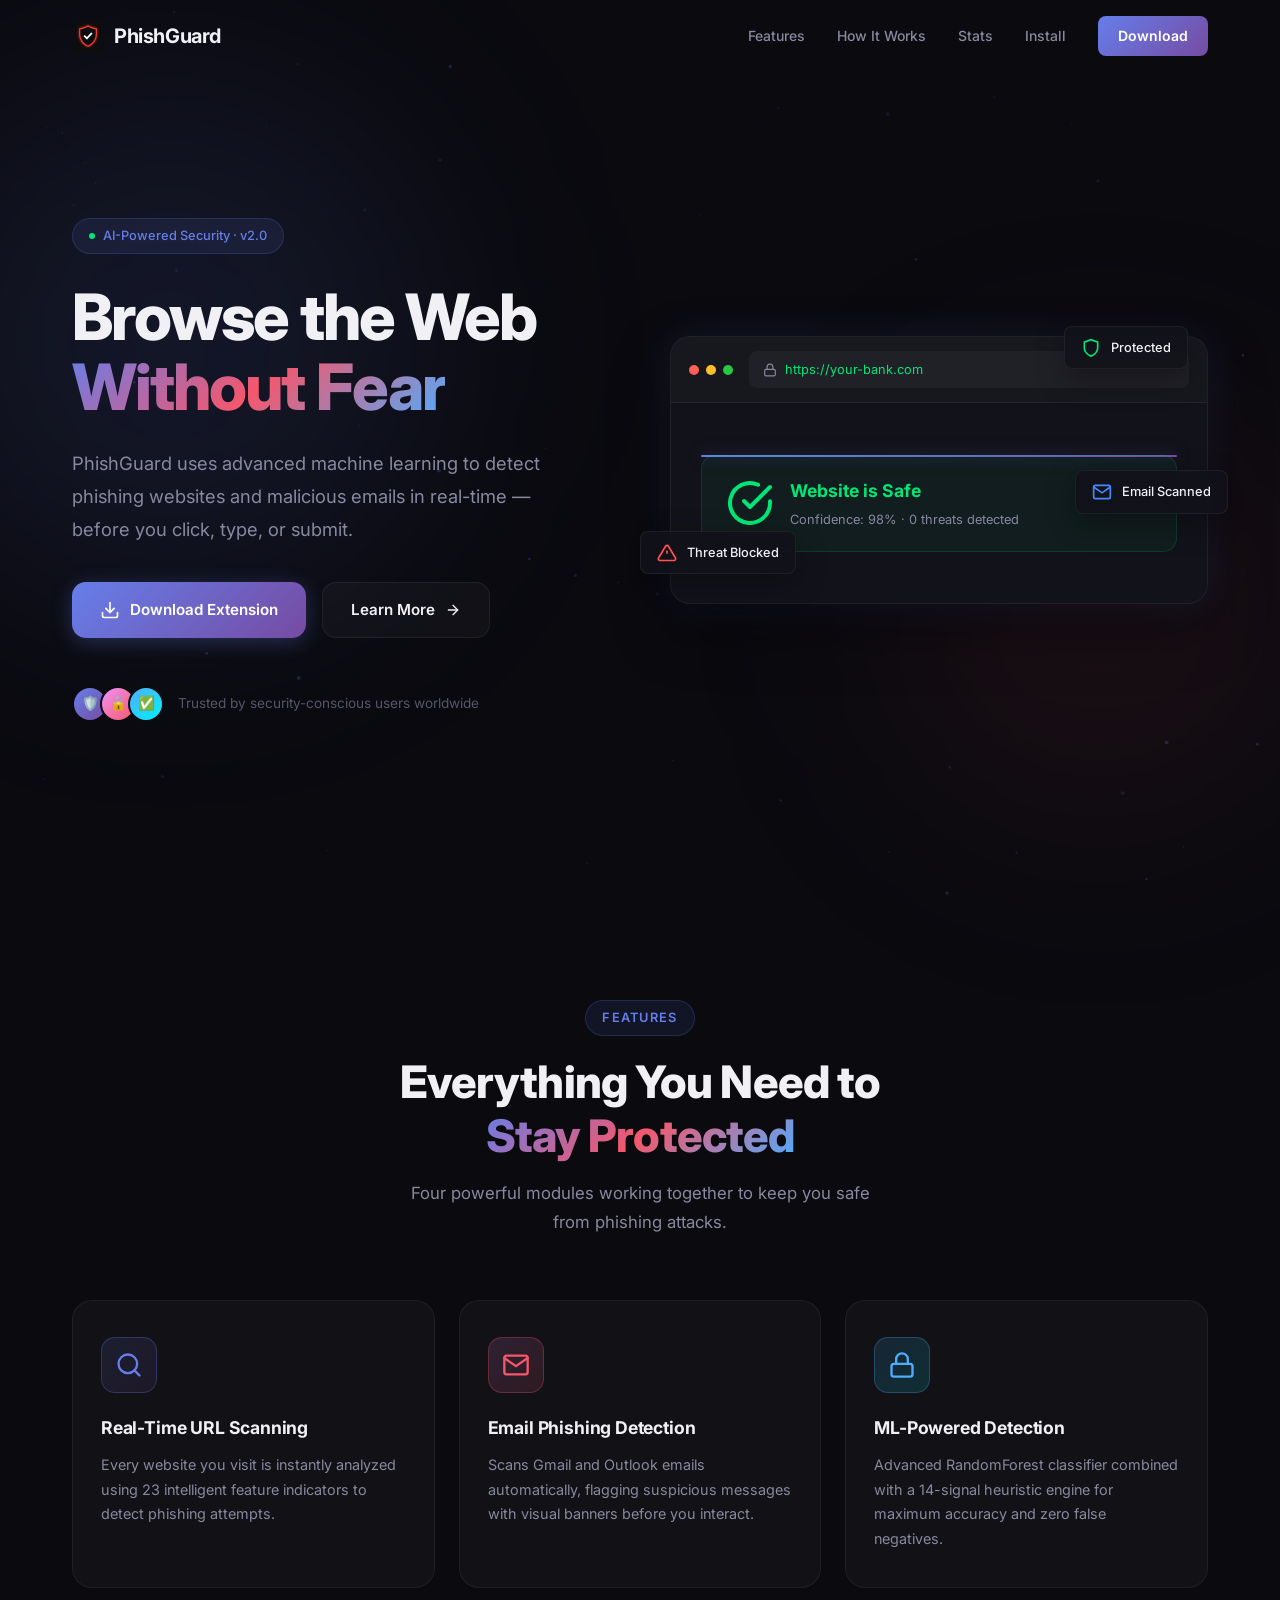
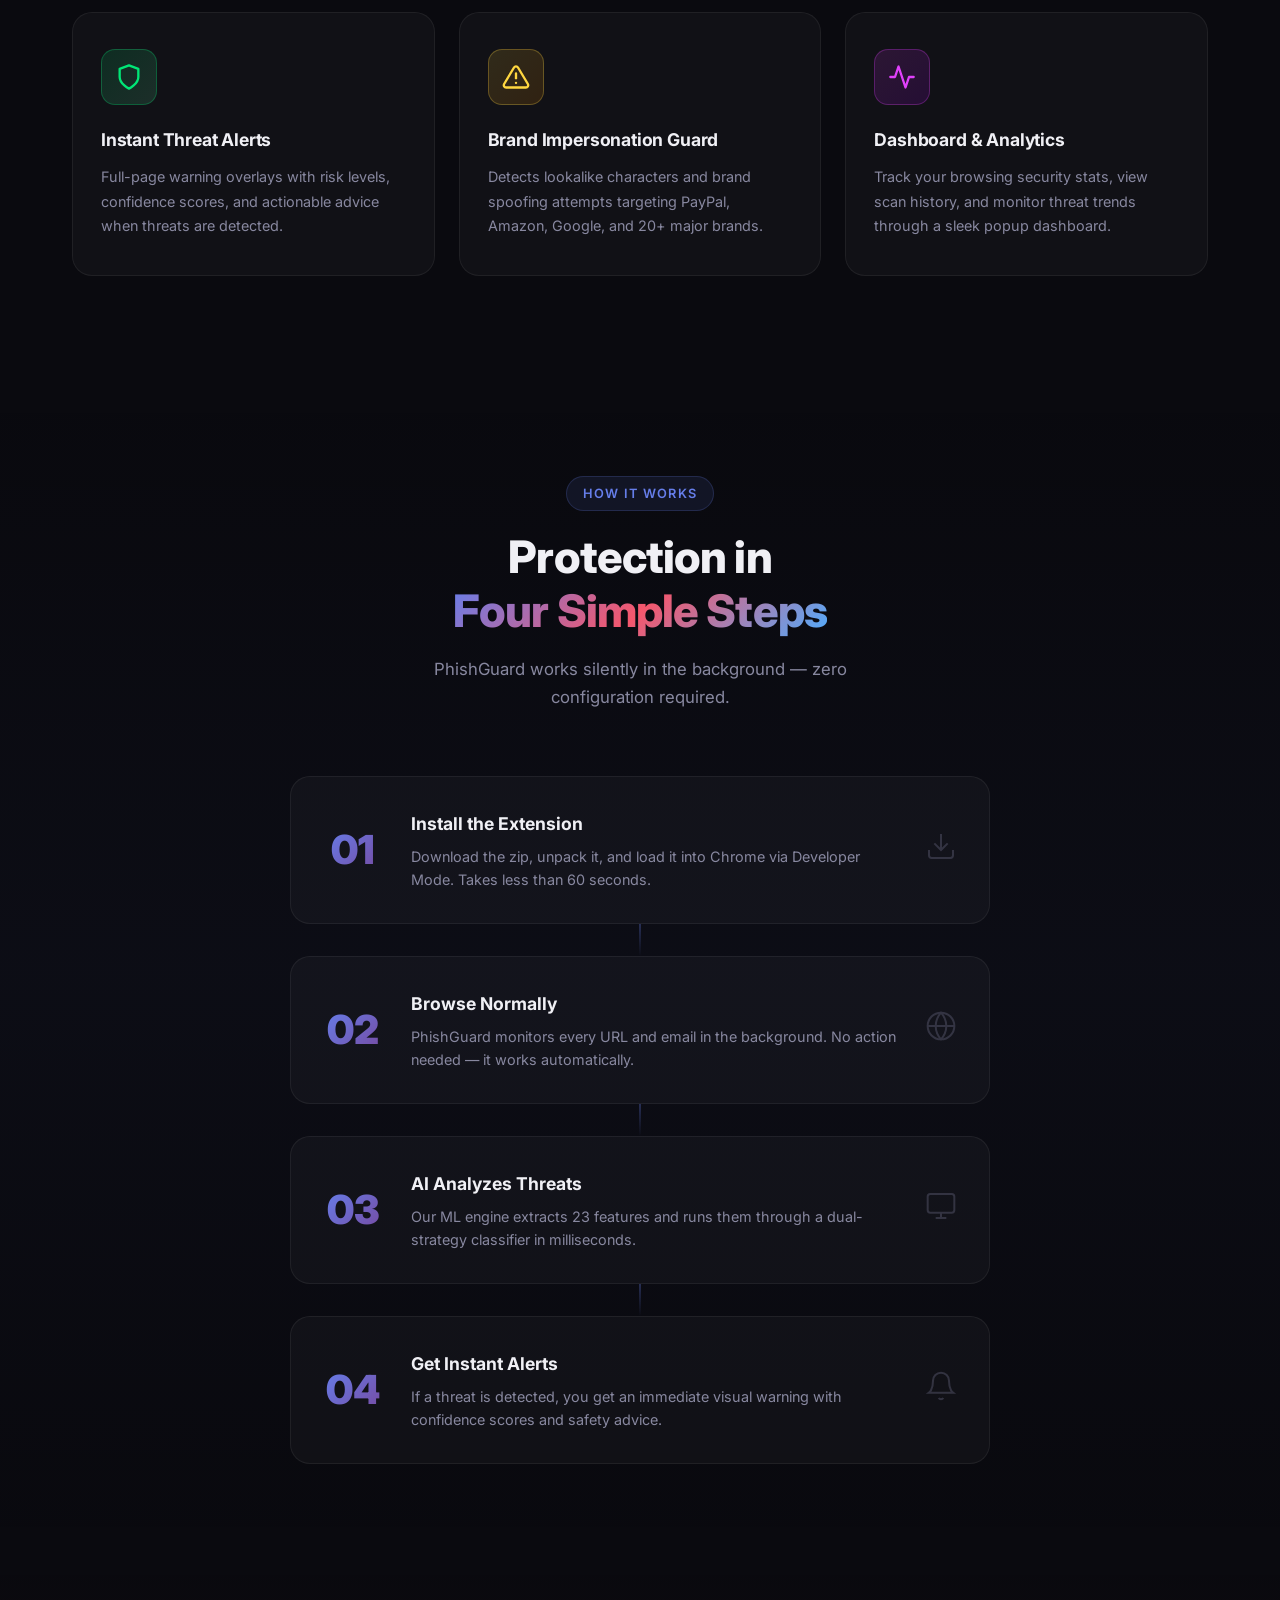
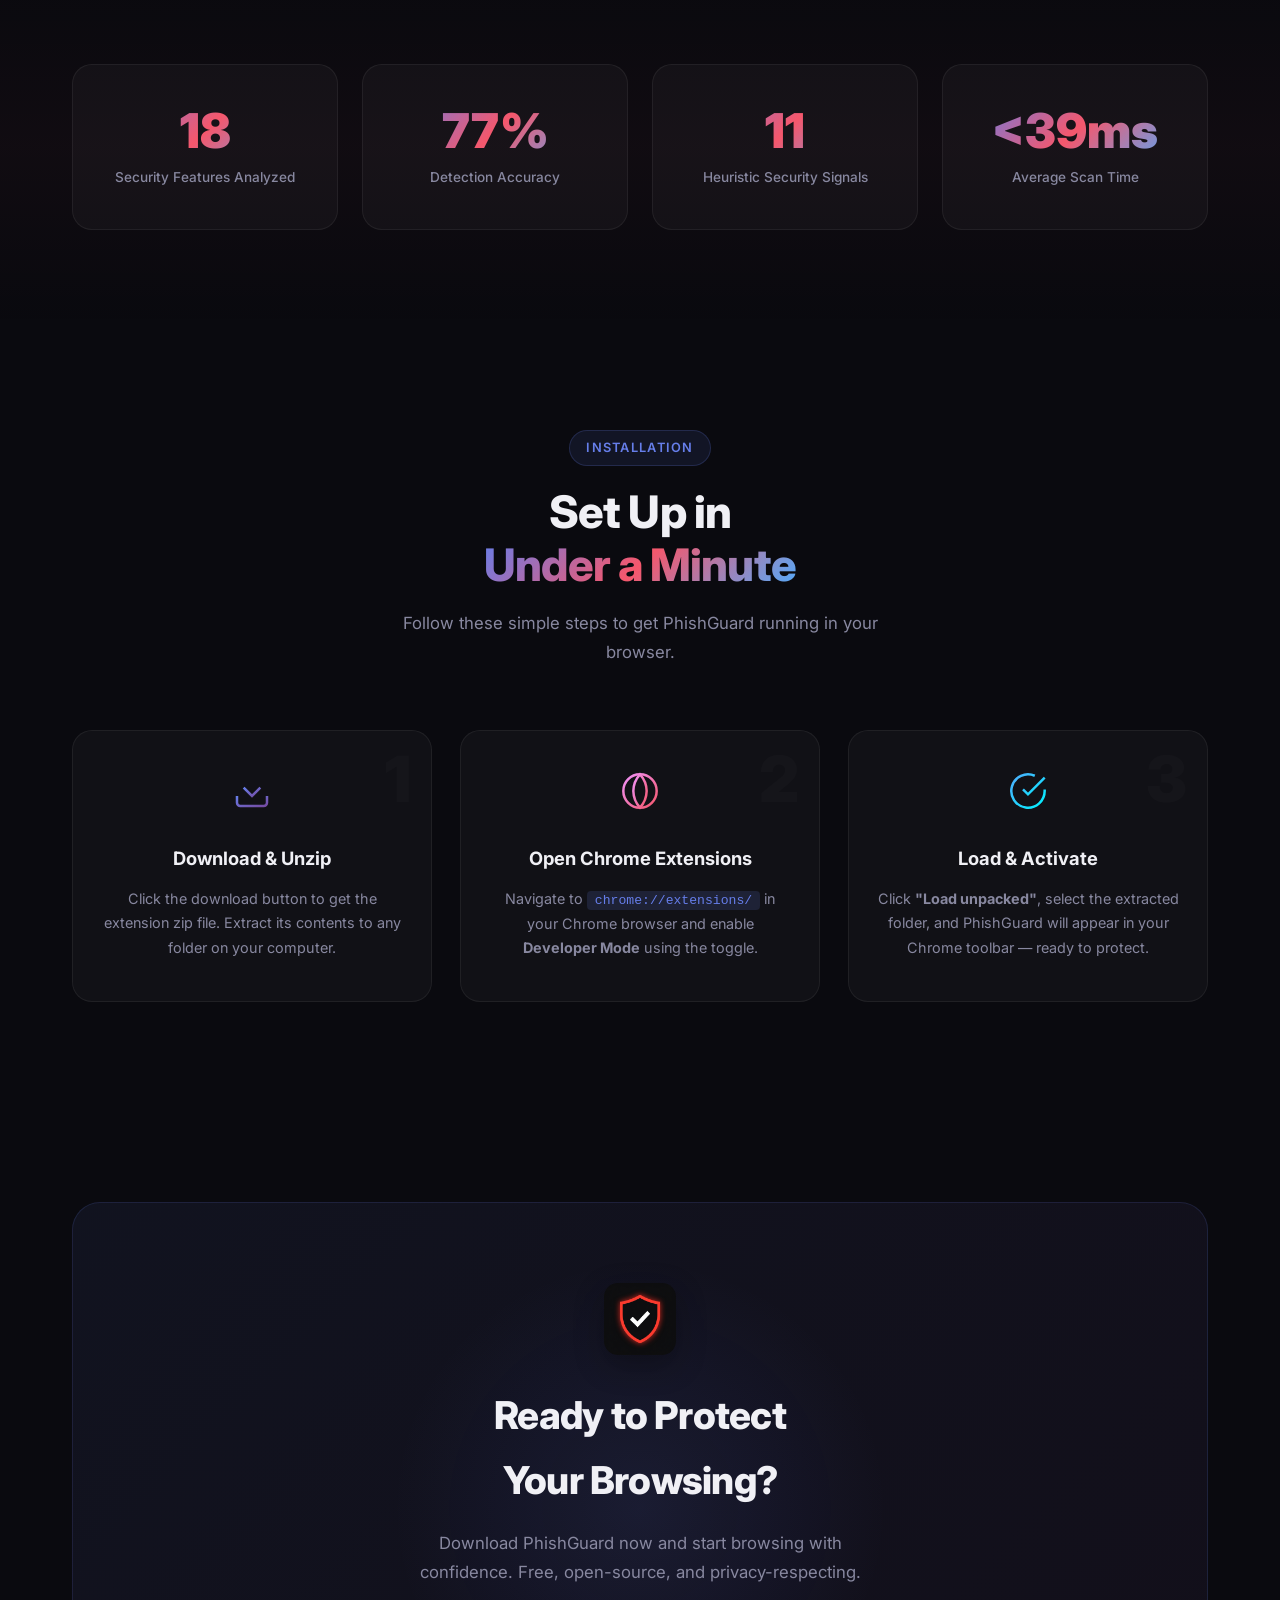
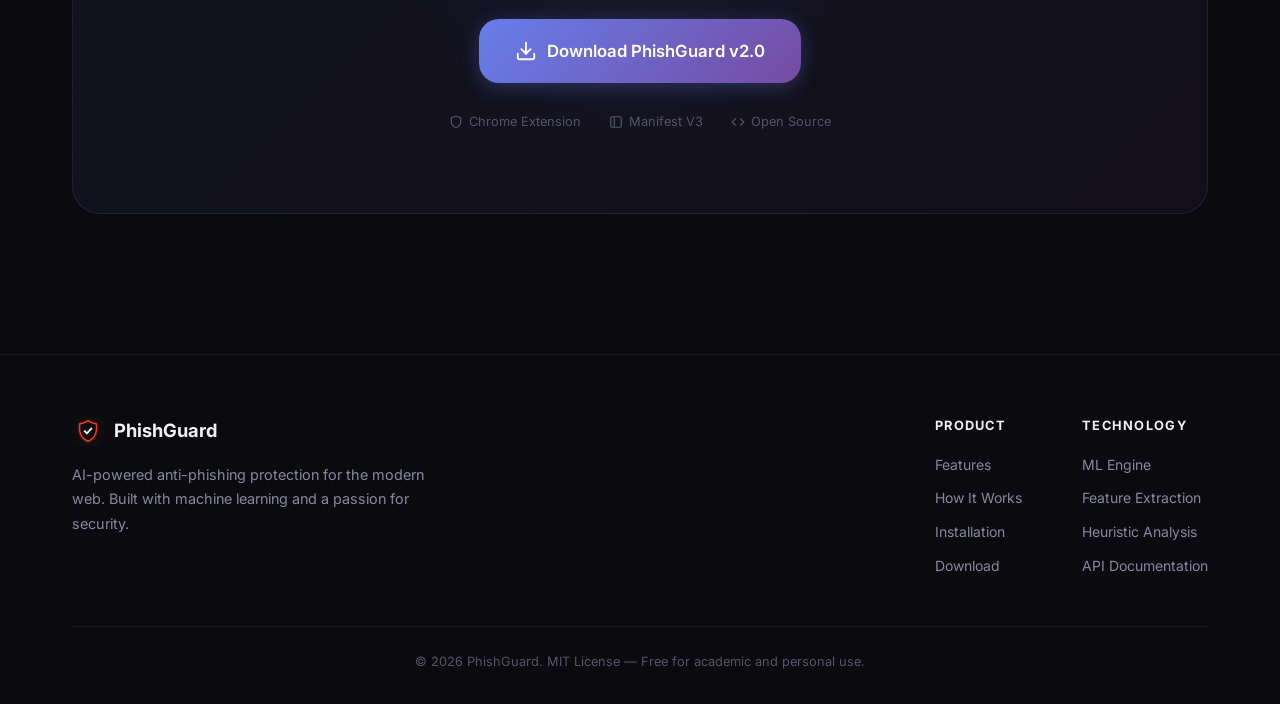
==== website/index.html @ 072dad78 "Add PhishGuard download website with extension zip" ====
<!DOCTYPE html>
<html lang="en">
<head>
    <meta charset="UTF-8">
    <meta name="viewport" content="width=device-width, initial-scale=1.0">
    <title>PhishGuard — AI-Powered Anti-Phishing Browser Extension</title>
    <meta name="description" content="Download PhishGuard, the AI-powered Chrome extension that detects phishing websites and malicious emails in real-time. Protect yourself with advanced machine learning security.">
    <link rel="icon" type="image/png" href="icon128.png">
    <link href="https://fonts.googleapis.com/css2?family=Inter:wght@300;400;500;600;700;800;900&display=swap" rel="stylesheet">
    <link rel="stylesheet" href="style.css">
</head>
<body>
    <!-- Animated background particles -->
    <canvas id="particle-canvas"></canvas>

    <!-- Navigation -->
    <nav id="navbar">
        <div class="nav-container">
            <a href="#" class="nav-logo">
                <img src="icon128.png" alt="PhishGuard" class="nav-icon">
                <span>PhishGuard</span>
            </a>
            <div class="nav-links">
                <a href="#features">Features</a>
                <a href="#how-it-works">How It Works</a>
                <a href="#stats">Stats</a>
                <a href="#install">Install</a>
                <a href="#download" class="nav-cta">Download</a>
            </div>
            <button class="mobile-menu-btn" id="mobile-menu-btn" aria-label="Toggle menu">
                <span></span><span></span><span></span>
            </button>
        </div>
    </nav>

    <!-- Hero Section -->
    <section id="hero">
        <div class="hero-glow hero-glow-1"></div>
        <div class="hero-glow hero-glow-2"></div>
        <div class="hero-content">
            <div class="hero-badge">
                <span class="badge-dot"></span>
                AI-Powered Security · v2.0
            </div>
            <h1>
                Browse the Web<br>
                <span class="gradient-text">Without Fear</span>
            </h1>
            <p class="hero-subtitle">
                PhishGuard uses advanced machine learning to detect phishing websites 
                and malicious emails in real-time — before you click, type, or submit.
            </p>
            <div class="hero-actions">
                <a href="phishguard-extension.zip" download class="btn btn-primary" id="hero-download-btn">
                    <svg width="20" height="20" viewBox="0 0 24 24" fill="none" stroke="currentColor" stroke-width="2" stroke-linecap="round" stroke-linejoin="round"><path d="M21 15v4a2 2 0 0 1-2 2H5a2 2 0 0 1-2-2v-4"/><polyline points="7 10 12 15 17 10"/><line x1="12" y1="15" x2="12" y2="3"/></svg>
                    Download Extension
                </a>
                <a href="#how-it-works" class="btn btn-ghost">
                    Learn More
                    <svg width="16" height="16" viewBox="0 0 24 24" fill="none" stroke="currentColor" stroke-width="2" stroke-linecap="round" stroke-linejoin="round"><line x1="5" y1="12" x2="19" y2="12"/><polyline points="12 5 19 12 12 19"/></svg>
                </a>
            </div>
            <div class="hero-trust">
                <div class="trust-avatars">
                    <div class="avatar" style="background: linear-gradient(135deg, #667eea, #764ba2);">🛡️</div>
                    <div class="avatar" style="background: linear-gradient(135deg, #f093fb, #f5576c);">🔒</div>
                    <div class="avatar" style="background: linear-gradient(135deg, #4facfe, #00f2fe);">✅</div>
                </div>
                <span>Trusted by security-conscious users worldwide</span>
            </div>
        </div>
        <div class="hero-visual">
            <div class="browser-mockup">
                <div class="browser-header">
                    <div class="browser-dots">
                        <span class="dot red"></span>
                        <span class="dot yellow"></span>
                        <span class="dot green"></span>
                    </div>
                    <div class="browser-url">
                        <svg width="14" height="14" viewBox="0 0 24 24" fill="none" stroke="currentColor" stroke-width="2"><rect x="3" y="11" width="18" height="11" rx="2" ry="2"/><path d="M7 11V7a5 5 0 0 1 10 0v4"/></svg>
                        <span class="url-safe">https://your-bank.com</span>
                    </div>
                </div>
                <div class="browser-body">
                    <div class="scan-animation">
                        <div class="scan-line"></div>
                        <div class="scan-result safe">
                            <svg width="48" height="48" viewBox="0 0 24 24" fill="none" stroke="#00e676" stroke-width="2" stroke-linecap="round" stroke-linejoin="round"><path d="M22 11.08V12a10 10 0 1 1-5.93-9.14"/><polyline points="22 4 12 14.01 9 11.01"/></svg>
                            <div>
                                <strong>Website is Safe</strong>
                                <span>Confidence: 98% · 0 threats detected</span>
                            </div>
                        </div>
                    </div>
                </div>
            </div>
            <!-- Floating elements -->
            <div class="floating-card card-1">
                <svg width="20" height="20" viewBox="0 0 24 24" fill="none" stroke="#00e676" stroke-width="2"><path d="M12 22s8-4 8-10V5l-8-3-8 3v7c0 6 8 10 8 10z"/></svg>
                <span>Protected</span>
            </div>
            <div class="floating-card card-2">
                <svg width="20" height="20" viewBox="0 0 24 24" fill="none" stroke="#ff5252" stroke-width="2"><path d="M10.29 3.86L1.82 18a2 2 0 0 0 1.71 3h16.94a2 2 0 0 0 1.71-3L13.71 3.86a2 2 0 0 0-3.42 0z"/><line x1="12" y1="9" x2="12" y2="13"/><line x1="12" y1="17" x2="12.01" y2="17"/></svg>
                <span>Threat Blocked</span>
            </div>
            <div class="floating-card card-3">
                <svg width="20" height="20" viewBox="0 0 24 24" fill="none" stroke="#448aff" stroke-width="2"><path d="M4 4h16c1.1 0 2 .9 2 2v12c0 1.1-.9 2-2 2H4c-1.1 0-2-.9-2-2V6c0-1.1.9-2 2-2z"/><polyline points="22,6 12,13 2,6"/></svg>
                <span>Email Scanned</span>
            </div>
        </div>
    </section>

    <!-- Features Section -->
    <section id="features">
        <div class="section-container">
            <div class="section-header">
                <span class="section-tag">Features</span>
                <h2>Everything You Need to<br><span class="gradient-text">Stay Protected</span></h2>
                <p>Four powerful modules working together to keep you safe from phishing attacks.</p>
            </div>
            <div class="features-grid">
                <div class="feature-card" data-aos="fade-up">
                    <div class="feature-icon" style="background: linear-gradient(135deg, #667eea22, #764ba222); border-color: #667eea44;">
                        <svg width="28" height="28" viewBox="0 0 24 24" fill="none" stroke="#667eea" stroke-width="2" stroke-linecap="round" stroke-linejoin="round"><circle cx="11" cy="11" r="8"/><line x1="21" y1="21" x2="16.65" y2="16.65"/></svg>
                    </div>
                    <h3>Real-Time URL Scanning</h3>
                    <p>Every website you visit is instantly analyzed using 23 intelligent feature indicators to detect phishing attempts.</p>
                </div>
                <div class="feature-card" data-aos="fade-up" data-aos-delay="100">
                    <div class="feature-icon" style="background: linear-gradient(135deg, #f093fb22, #f5576c22); border-color: #f5576c44;">
                        <svg width="28" height="28" viewBox="0 0 24 24" fill="none" stroke="#f5576c" stroke-width="2" stroke-linecap="round" stroke-linejoin="round"><path d="M4 4h16c1.1 0 2 .9 2 2v12c0 1.1-.9 2-2 2H4c-1.1 0-2-.9-2-2V6c0-1.1.9-2 2-2z"/><polyline points="22,6 12,13 2,6"/></svg>
                    </div>
                    <h3>Email Phishing Detection</h3>
                    <p>Scans Gmail and Outlook emails automatically, flagging suspicious messages with visual banners before you interact.</p>
                </div>
                <div class="feature-card" data-aos="fade-up" data-aos-delay="200">
                    <div class="feature-icon" style="background: linear-gradient(135deg, #4facfe22, #00f2fe22); border-color: #4facfe44;">
                        <svg width="28" height="28" viewBox="0 0 24 24" fill="none" stroke="#4facfe" stroke-width="2" stroke-linecap="round" stroke-linejoin="round"><rect x="3" y="11" width="18" height="11" rx="2" ry="2"/><path d="M7 11V7a5 5 0 0 1 10 0v4"/></svg>
                    </div>
                    <h3>ML-Powered Detection</h3>
                    <p>Advanced RandomForest classifier combined with a 14-signal heuristic engine for maximum accuracy and zero false negatives.</p>
                </div>
                <div class="feature-card" data-aos="fade-up" data-aos-delay="300">
                    <div class="feature-icon" style="background: linear-gradient(135deg, #00e67622, #69f0ae22); border-color: #00e67644;">
                        <svg width="28" height="28" viewBox="0 0 24 24" fill="none" stroke="#00e676" stroke-width="2" stroke-linecap="round" stroke-linejoin="round"><path d="M12 22s8-4 8-10V5l-8-3-8 3v7c0 6 8 10 8 10z"/></svg>
                    </div>
                    <h3>Instant Threat Alerts</h3>
                    <p>Full-page warning overlays with risk levels, confidence scores, and actionable advice when threats are detected.</p>
                </div>
                <div class="feature-card" data-aos="fade-up" data-aos-delay="400">
                    <div class="feature-icon" style="background: linear-gradient(135deg, #ffd74022, #ff930022); border-color: #ffd74044;">
                        <svg width="28" height="28" viewBox="0 0 24 24" fill="none" stroke="#ffd740" stroke-width="2" stroke-linecap="round" stroke-linejoin="round"><path d="M10.29 3.86L1.82 18a2 2 0 0 0 1.71 3h16.94a2 2 0 0 0 1.71-3L13.71 3.86a2 2 0 0 0-3.42 0z"/><line x1="12" y1="9" x2="12" y2="13"/><line x1="12" y1="17" x2="12.01" y2="17"/></svg>
                    </div>
                    <h3>Brand Impersonation Guard</h3>
                    <p>Detects lookalike characters and brand spoofing attempts targeting PayPal, Amazon, Google, and 20+ major brands.</p>
                </div>
                <div class="feature-card" data-aos="fade-up" data-aos-delay="500">
                    <div class="feature-icon" style="background: linear-gradient(135deg, #e040fb22, #aa00ff22); border-color: #e040fb44;">
                        <svg width="28" height="28" viewBox="0 0 24 24" fill="none" stroke="#e040fb" stroke-width="2" stroke-linecap="round" stroke-linejoin="round"><polyline points="22 12 18 12 15 21 9 3 6 12 2 12"/></svg>
                    </div>
                    <h3>Dashboard & Analytics</h3>
                    <p>Track your browsing security stats, view scan history, and monitor threat trends through a sleek popup dashboard.</p>
                </div>
            </div>
        </div>
    </section>

    <!-- How it Works Section -->
    <section id="how-it-works">
        <div class="section-container">
            <div class="section-header">
                <span class="section-tag">How It Works</span>
                <h2>Protection in<br><span class="gradient-text">Four Simple Steps</span></h2>
                <p>PhishGuard works silently in the background — zero configuration required.</p>
            </div>
            <div class="steps-container">
                <div class="step" data-aos="fade-right">
                    <div class="step-number">01</div>
                    <div class="step-content">
                        <h3>Install the Extension</h3>
                        <p>Download the zip, unpack it, and load it into Chrome via Developer Mode. Takes less than 60 seconds.</p>
                    </div>
                    <div class="step-icon">
                        <svg width="32" height="32" viewBox="0 0 24 24" fill="none" stroke="currentColor" stroke-width="1.5"><path d="M21 15v4a2 2 0 0 1-2 2H5a2 2 0 0 1-2-2v-4"/><polyline points="7 10 12 15 17 10"/><line x1="12" y1="15" x2="12" y2="3"/></svg>
                    </div>
                </div>
                <div class="step-connector"></div>
                <div class="step" data-aos="fade-left">
                    <div class="step-number">02</div>
                    <div class="step-content">
                        <h3>Browse Normally</h3>
                        <p>PhishGuard monitors every URL and email in the background. No action needed — it works automatically.</p>
                    </div>
                    <div class="step-icon">
                        <svg width="32" height="32" viewBox="0 0 24 24" fill="none" stroke="currentColor" stroke-width="1.5"><circle cx="12" cy="12" r="10"/><line x1="2" y1="12" x2="22" y2="12"/><path d="M12 2a15.3 15.3 0 0 1 4 10 15.3 15.3 0 0 1-4 10 15.3 15.3 0 0 1-4-10 15.3 15.3 0 0 1 4-10z"/></svg>
                    </div>
                </div>
                <div class="step-connector"></div>
                <div class="step" data-aos="fade-right">
                    <div class="step-number">03</div>
                    <div class="step-content">
                        <h3>AI Analyzes Threats</h3>
                        <p>Our ML engine extracts 23 features and runs them through a dual-strategy classifier in milliseconds.</p>
                    </div>
                    <div class="step-icon">
                        <svg width="32" height="32" viewBox="0 0 24 24" fill="none" stroke="currentColor" stroke-width="1.5"><rect x="2" y="3" width="20" height="14" rx="2" ry="2"/><line x1="8" y1="21" x2="16" y2="21"/><line x1="12" y1="17" x2="12" y2="21"/></svg>
                    </div>
                </div>
                <div class="step-connector"></div>
                <div class="step" data-aos="fade-left">
                    <div class="step-number">04</div>
                    <div class="step-content">
                        <h3>Get Instant Alerts</h3>
                        <p>If a threat is detected, you get an immediate visual warning with confidence scores and safety advice.</p>
                    </div>
                    <div class="step-icon">
                        <svg width="32" height="32" viewBox="0 0 24 24" fill="none" stroke="currentColor" stroke-width="1.5"><path d="M18 8A6 6 0 0 0 6 8c0 7-3 9-3 9h18s-3-2-3-9"/><path d="M13.73 21a2 2 0 0 1-3.46 0"/></svg>
                    </div>
                </div>
            </div>
        </div>
    </section>

    <!-- Stats Section -->
    <section id="stats">
        <div class="section-container">
            <div class="stats-grid">
                <div class="stat-card" data-aos="zoom-in">
                    <div class="stat-value" data-target="23">0</div>
                    <div class="stat-label">Security Features Analyzed</div>
                </div>
                <div class="stat-card" data-aos="zoom-in" data-aos-delay="100">
                    <div class="stat-value" data-target="98" data-suffix="%">0%</div>
                    <div class="stat-label">Detection Accuracy</div>
                </div>
                <div class="stat-card" data-aos="zoom-in" data-aos-delay="200">
                    <div class="stat-value" data-target="14">0</div>
                    <div class="stat-label">Heuristic Security Signals</div>
                </div>
                <div class="stat-card" data-aos="zoom-in" data-aos-delay="300">
                    <div class="stat-value" data-target="50" data-prefix="<" data-suffix="ms">0ms</div>
                    <div class="stat-label">Average Scan Time</div>
                </div>
            </div>
        </div>
    </section>

    <!-- Installation Guide Section -->
    <section id="install">
        <div class="section-container">
            <div class="section-header">
                <span class="section-tag">Installation</span>
                <h2>Set Up in<br><span class="gradient-text">Under a Minute</span></h2>
                <p>Follow these simple steps to get PhishGuard running in your browser.</p>
            </div>
            <div class="install-steps">
                <div class="install-card" data-aos="fade-up">
                    <div class="install-step-num">1</div>
                    <div class="install-icon">
                        <svg width="40" height="40" viewBox="0 0 24 24" fill="none" stroke="url(#grad1)" stroke-width="1.5">
                            <defs><linearGradient id="grad1" x1="0%" y1="0%" x2="100%" y2="100%"><stop offset="0%" stop-color="#667eea"/><stop offset="100%" stop-color="#764ba2"/></linearGradient></defs>
                            <path d="M21 15v4a2 2 0 0 1-2 2H5a2 2 0 0 1-2-2v-4"/><polyline points="7 10 12 15 17 10"/><line x1="12" y1="15" x2="12" y2="3"/>
                        </svg>
                    </div>
                    <h3>Download & Unzip</h3>
                    <p>Click the download button to get the extension zip file. Extract its contents to any folder on your computer.</p>
                </div>
                <div class="install-card" data-aos="fade-up" data-aos-delay="150">
                    <div class="install-step-num">2</div>
                    <div class="install-icon">
                        <svg width="40" height="40" viewBox="0 0 24 24" fill="none" stroke="url(#grad2)" stroke-width="1.5">
                            <defs><linearGradient id="grad2" x1="0%" y1="0%" x2="100%" y2="100%"><stop offset="0%" stop-color="#f093fb"/><stop offset="100%" stop-color="#f5576c"/></linearGradient></defs>
                            <circle cx="12" cy="12" r="10"/><line x1="2" y1="12" x2="22" y2="12"/><path d="M12 2a15.3 15.3 0 0 1 4 10 15.3 15.3 0 0 1-4 10 15.3 15.3 0 0 1-4-10 15.3 15.3 0 0 1 4-10z"/>
                        </svg>
                    </div>
                    <h3>Open Chrome Extensions</h3>
                    <p>Navigate to <code>chrome://extensions/</code> in your Chrome browser and enable <strong>Developer Mode</strong> using the toggle.</p>
                </div>
                <div class="install-card" data-aos="fade-up" data-aos-delay="300">
                    <div class="install-step-num">3</div>
                    <div class="install-icon">
                        <svg width="40" height="40" viewBox="0 0 24 24" fill="none" stroke="url(#grad3)" stroke-width="1.5">
                            <defs><linearGradient id="grad3" x1="0%" y1="0%" x2="100%" y2="100%"><stop offset="0%" stop-color="#4facfe"/><stop offset="100%" stop-color="#00f2fe"/></linearGradient></defs>
                            <path d="M22 11.08V12a10 10 0 1 1-5.93-9.14"/><polyline points="22 4 12 14.01 9 11.01"/>
                        </svg>
                    </div>
                    <h3>Load & Activate</h3>
                    <p>Click <strong>"Load unpacked"</strong>, select the extracted folder, and PhishGuard will appear in your Chrome toolbar — ready to protect.</p>
                </div>
            </div>
        </div>
    </section>

    <!-- Download CTA Section -->
    <section id="download">
        <div class="section-container">
            <div class="download-card">
                <div class="download-glow"></div>
                <div class="download-content">
                    <img src="icon128.png" alt="PhishGuard" class="download-logo">
                    <h2>Ready to Protect<br>Your Browsing?</h2>
                    <p>Download PhishGuard now and start browsing with confidence. Free, open-source, and privacy-respecting.</p>
                    <a href="phishguard-extension.zip" download class="btn btn-primary btn-large" id="main-download-btn">
                        <svg width="22" height="22" viewBox="0 0 24 24" fill="none" stroke="currentColor" stroke-width="2" stroke-linecap="round" stroke-linejoin="round"><path d="M21 15v4a2 2 0 0 1-2 2H5a2 2 0 0 1-2-2v-4"/><polyline points="7 10 12 15 17 10"/><line x1="12" y1="15" x2="12" y2="3"/></svg>
                        Download PhishGuard v2.0
                    </a>
                    <div class="download-meta">
                        <span>
                            <svg width="14" height="14" viewBox="0 0 24 24" fill="none" stroke="currentColor" stroke-width="2"><path d="M12 22s8-4 8-10V5l-8-3-8 3v7c0 6 8 10 8 10z"/></svg>
                            Chrome Extension
                        </span>
                        <span>
                            <svg width="14" height="14" viewBox="0 0 24 24" fill="none" stroke="currentColor" stroke-width="2"><rect x="3" y="3" width="18" height="18" rx="2" ry="2"/><line x1="9" y1="3" x2="9" y2="21"/></svg>
                            Manifest V3
                        </span>
                        <span>
                            <svg width="14" height="14" viewBox="0 0 24 24" fill="none" stroke="currentColor" stroke-width="2"><polyline points="16 18 22 12 16 6"/><polyline points="8 6 2 12 8 18"/></svg>
                            Open Source
                        </span>
                    </div>
                </div>
            </div>
        </div>
    </section>

    <!-- Footer -->
    <footer>
        <div class="footer-container">
            <div class="footer-top">
                <div class="footer-brand">
                    <div class="footer-logo">
                        <img src="icon128.png" alt="PhishGuard" class="nav-icon">
                        <span>PhishGuard</span>
                    </div>
                    <p>AI-powered anti-phishing protection for the modern web. Built with machine learning and a passion for security.</p>
                </div>
                <div class="footer-links-group">
                    <div class="footer-links">
                        <h4>Product</h4>
                        <a href="#features">Features</a>
                        <a href="#how-it-works">How It Works</a>
                        <a href="#install">Installation</a>
                        <a href="#download">Download</a>
                    </div>
                    <div class="footer-links">
                        <h4>Technology</h4>
                        <a href="#">ML Engine</a>
                        <a href="#">Feature Extraction</a>
                        <a href="#">Heuristic Analysis</a>
                        <a href="#">API Documentation</a>
                    </div>
                </div>
            </div>
            <div class="footer-bottom">
                <p>&copy; 2026 PhishGuard. MIT License — Free for academic and personal use.</p>
            </div>
        </div>
    </footer>

    <script src="script.js"></script>
</body>
</html>
---- website/style.css ----
/* ============================================
   PhishGuard — Landing Page Stylesheet
   Dark premium theme with glassmorphism
   ============================================ */

/* --- CSS Custom Properties --- */
:root {
    --bg-primary: #0a0a0f;
    --bg-secondary: #12121a;
    --bg-card: rgba(18, 18, 26, 0.7);
    --bg-glass: rgba(255, 255, 255, 0.03);
    --border-glass: rgba(255, 255, 255, 0.06);
    --text-primary: #f0f0f5;
    --text-secondary: #8888a0;
    --text-muted: #55556a;
    --accent-1: #667eea;
    --accent-2: #764ba2;
    --accent-3: #f5576c;
    --accent-4: #4facfe;
    --accent-safe: #00e676;
    --accent-danger: #ff5252;
    --gradient-primary: linear-gradient(135deg, #667eea 0%, #764ba2 100%);
    --gradient-hot: linear-gradient(135deg, #f093fb 0%, #f5576c 100%);
    --gradient-cool: linear-gradient(135deg, #4facfe 0%, #00f2fe 100%);
    --gradient-text: linear-gradient(135deg, #667eea 0%, #f5576c 50%, #4facfe 100%);
    --shadow-lg: 0 25px 60px rgba(0, 0, 0, 0.4);
    --shadow-glow: 0 0 40px rgba(102, 126, 234, 0.15);
    --radius-sm: 8px;
    --radius-md: 14px;
    --radius-lg: 20px;
    --radius-xl: 28px;
    --transition-fast: 0.2s cubic-bezier(0.4, 0, 0.2, 1);
    --transition-smooth: 0.4s cubic-bezier(0.4, 0, 0.2, 1);
    --transition-spring: 0.5s cubic-bezier(0.34, 1.56, 0.64, 1);
    --font-main: 'Inter', -apple-system, BlinkMacSystemFont, sans-serif;
}

/* --- Reset & Base --- */
*, *::before, *::after {
    margin: 0;
    padding: 0;
    box-sizing: border-box;
}

html {
    scroll-behavior: smooth;
    font-size: 16px;
}

body {
    font-family: var(--font-main);
    background: var(--bg-primary);
    color: var(--text-primary);
    line-height: 1.7;
    overflow-x: hidden;
    -webkit-font-smoothing: antialiased;
    -moz-osx-font-smoothing: grayscale;
}

a {
    text-decoration: none;
    color: inherit;
}

img {
    max-width: 100%;
    display: block;
}

/* --- Particle Canvas --- */
#particle-canvas {
    position: fixed;
    top: 0;
    left: 0;
    width: 100%;
    height: 100%;
    z-index: 0;
    pointer-events: none;
    opacity: 0.5;
}

/* --- Navigation --- */
#navbar {
    position: fixed;
    top: 0;
    left: 0;
    right: 0;
    z-index: 1000;
    padding: 16px 0;
    transition: var(--transition-smooth);
    background: transparent;
}

#navbar.scrolled {
    background: rgba(10, 10, 15, 0.85);
    backdrop-filter: blur(20px);
    -webkit-backdrop-filter: blur(20px);
    border-bottom: 1px solid var(--border-glass);
    padding: 10px 0;
}

.nav-container {
    max-width: 1200px;
    margin: 0 auto;
    padding: 0 32px;
    display: flex;
    align-items: center;
    justify-content: space-between;
}

.nav-logo {
    display: flex;
    align-items: center;
    gap: 10px;
    font-weight: 700;
    font-size: 1.25rem;
    letter-spacing: -0.02em;
}

.nav-icon {
    width: 32px;
    height: 32px;
    border-radius: 8px;
}

.nav-links {
    display: flex;
    align-items: center;
    gap: 32px;
}

.nav-links a {
    font-size: 0.875rem;
    font-weight: 500;
    color: var(--text-secondary);
    transition: var(--transition-fast);
    position: relative;
}

.nav-links a:hover {
    color: var(--text-primary);
}

.nav-links a::after {
    content: '';
    position: absolute;
    bottom: -4px;
    left: 0;
    width: 0;
    height: 2px;
    background: var(--gradient-primary);
    border-radius: 2px;
    transition: var(--transition-smooth);
}

.nav-links a:hover::after {
    width: 100%;
}

.nav-cta {
    background: var(--gradient-primary);
    color: white !important;
    padding: 8px 20px;
    border-radius: var(--radius-sm);
    font-weight: 600 !important;
    transition: var(--transition-fast);
}

.nav-cta::after {
    display: none !important;
}

.nav-cta:hover {
    transform: translateY(-1px);
    box-shadow: 0 5px 20px rgba(102, 126, 234, 0.4);
}

.mobile-menu-btn {
    display: none;
    flex-direction: column;
    gap: 5px;
    background: none;
    border: none;
    cursor: pointer;
    padding: 4px;
}

.mobile-menu-btn span {
    display: block;
    width: 24px;
    height: 2px;
    background: var(--text-primary);
    border-radius: 2px;
    transition: var(--transition-fast);
}

/* --- Buttons --- */
.btn {
    display: inline-flex;
    align-items: center;
    gap: 10px;
    padding: 14px 28px;
    border-radius: var(--radius-md);
    font-family: var(--font-main);
    font-size: 0.95rem;
    font-weight: 600;
    cursor: pointer;
    transition: var(--transition-smooth);
    border: none;
    white-space: nowrap;
}

.btn-primary {
    background: var(--gradient-primary);
    color: white;
    box-shadow: 0 4px 20px rgba(102, 126, 234, 0.3);
}

.btn-primary:hover {
    transform: translateY(-2px);
    box-shadow: 0 8px 30px rgba(102, 126, 234, 0.5);
}

.btn-primary:active {
    transform: translateY(0);
}

.btn-ghost {
    background: var(--bg-glass);
    color: var(--text-primary);
    border: 1px solid var(--border-glass);
    backdrop-filter: blur(10px);
}

.btn-ghost:hover {
    background: rgba(255, 255, 255, 0.08);
    border-color: rgba(255, 255, 255, 0.12);
    transform: translateY(-2px);
}

.btn-large {
    padding: 18px 36px;
    font-size: 1.05rem;
    border-radius: var(--radius-lg);
}

/* --- Hero Section --- */
#hero {
    position: relative;
    min-height: 100vh;
    display: flex;
    align-items: center;
    padding: 120px 32px 80px;
    max-width: 1200px;
    margin: 0 auto;
    gap: 60px;
    z-index: 1;
}

.hero-glow {
    position: absolute;
    border-radius: 50%;
    filter: blur(120px);
    z-index: -1;
    pointer-events: none;
}

.hero-glow-1 {
    width: 500px;
    height: 500px;
    background: rgba(102, 126, 234, 0.12);
    top: 10%;
    left: -10%;
    animation: pulseGlow 8s ease-in-out infinite;
}

.hero-glow-2 {
    width: 400px;
    height: 400px;
    background: rgba(245, 87, 108, 0.08);
    bottom: 10%;
    right: -5%;
    animation: pulseGlow 8s ease-in-out infinite 4s;
}

@keyframes pulseGlow {
    0%, 100% { transform: scale(1); opacity: 0.6; }
    50% { transform: scale(1.2); opacity: 1; }
}

.hero-content {
    flex: 1;
    z-index: 2;
}

.hero-badge {
    display: inline-flex;
    align-items: center;
    gap: 8px;
    padding: 6px 16px;
    background: rgba(102, 126, 234, 0.1);
    border: 1px solid rgba(102, 126, 234, 0.2);
    border-radius: 50px;
    font-size: 0.8rem;
    font-weight: 500;
    color: var(--accent-1);
    margin-bottom: 28px;
    animation: fadeInUp 0.8s ease forwards;
}

.badge-dot {
    width: 6px;
    height: 6px;
    background: var(--accent-safe);
    border-radius: 50%;
    animation: blink 2s infinite;
}

@keyframes blink {
    0%, 100% { opacity: 1; }
    50% { opacity: 0.3; }
}

#hero h1 {
    font-size: clamp(2.5rem, 5vw, 4rem);
    font-weight: 800;
    line-height: 1.1;
    letter-spacing: -0.03em;
    margin-bottom: 24px;
    animation: fadeInUp 0.8s ease 0.1s both;
}

.gradient-text {
    background: var(--gradient-text);
    -webkit-background-clip: text;
    -webkit-text-fill-color: transparent;
    background-clip: text;
}

.hero-subtitle {
    font-size: 1.15rem;
    color: var(--text-secondary);
    max-width: 480px;
    line-height: 1.8;
    margin-bottom: 36px;
    animation: fadeInUp 0.8s ease 0.2s both;
}

.hero-actions {
    display: flex;
    gap: 16px;
    flex-wrap: wrap;
    margin-bottom: 48px;
    animation: fadeInUp 0.8s ease 0.3s both;
}

.hero-trust {
    display: flex;
    align-items: center;
    gap: 14px;
    animation: fadeInUp 0.8s ease 0.4s both;
}

.trust-avatars {
    display: flex;
}

.avatar {
    width: 36px;
    height: 36px;
    border-radius: 50%;
    display: flex;
    align-items: center;
    justify-content: center;
    font-size: 0.85rem;
    border: 2px solid var(--bg-primary);
    margin-left: -8px;
}

.avatar:first-child {
    margin-left: 0;
}

.hero-trust span {
    font-size: 0.85rem;
    color: var(--text-muted);
}

/* --- Hero Visual --- */
.hero-visual {
    flex: 1;
    position: relative;
    z-index: 2;
    animation: fadeInRight 1s ease 0.3s both;
}

.browser-mockup {
    background: var(--bg-secondary);
    border-radius: var(--radius-lg);
    border: 1px solid var(--border-glass);
    overflow: hidden;
    box-shadow: var(--shadow-lg), var(--shadow-glow);
}

.browser-header {
    display: flex;
    align-items: center;
    gap: 16px;
    padding: 14px 18px;
    background: rgba(255, 255, 255, 0.02);
    border-bottom: 1px solid var(--border-glass);
}

.browser-dots {
    display: flex;
    gap: 7px;
}

.dot {
    width: 10px;
    height: 10px;
    border-radius: 50%;
}

.dot.red { background: #ff5f57; }
.dot.yellow { background: #ffbd2e; }
.dot.green { background: #28c840; }

.browser-url {
    flex: 1;
    display: flex;
    align-items: center;
    gap: 8px;
    background: rgba(255, 255, 255, 0.04);
    padding: 8px 14px;
    border-radius: var(--radius-sm);
    font-size: 0.8rem;
    color: var(--text-secondary);
}

.url-safe {
    color: var(--accent-safe);
}

.browser-body {
    padding: 40px 30px;
    min-height: 200px;
    display: flex;
    align-items: center;
    justify-content: center;
}

.scan-animation {
    width: 100%;
    position: relative;
}

.scan-line {
    position: absolute;
    top: 0;
    left: 0;
    right: 0;
    height: 2px;
    background: var(--gradient-primary);
    border-radius: 2px;
    animation: scanLine 3s ease-in-out infinite;
    box-shadow: 0 0 15px rgba(102, 126, 234, 0.5);
}

@keyframes scanLine {
    0% { top: -10px; opacity: 0; }
    10% { opacity: 1; }
    90% { opacity: 1; }
    100% { top: 100%; opacity: 0; }
}

.scan-result {
    display: flex;
    align-items: center;
    gap: 16px;
    padding: 20px 24px;
    background: rgba(0, 230, 118, 0.05);
    border: 1px solid rgba(0, 230, 118, 0.15);
    border-radius: var(--radius-md);
    animation: fadeIn 1s ease 1s both;
}

.scan-result div {
    display: flex;
    flex-direction: column;
    gap: 4px;
}

.scan-result strong {
    color: var(--accent-safe);
    font-size: 1.1rem;
}

.scan-result span {
    color: var(--text-secondary);
    font-size: 0.8rem;
}

/* --- Floating Cards --- */
.floating-card {
    position: absolute;
    display: flex;
    align-items: center;
    gap: 10px;
    padding: 10px 16px;
    background: rgba(18, 18, 26, 0.9);
    backdrop-filter: blur(20px);
    border: 1px solid var(--border-glass);
    border-radius: var(--radius-sm);
    font-size: 0.8rem;
    font-weight: 500;
    box-shadow: 0 10px 30px rgba(0, 0, 0, 0.3);
    z-index: 10;
}

.card-1 {
    top: -10px;
    right: 20px;
    animation: float 6s ease-in-out infinite;
}

.card-2 {
    bottom: 30px;
    left: -30px;
    animation: float 6s ease-in-out infinite 2s;
}

.card-3 {
    top: 50%;
    right: -20px;
    animation: float 6s ease-in-out infinite 4s;
}

@keyframes float {
    0%, 100% { transform: translateY(0px); }
    50% { transform: translateY(-12px); }
}

/* --- Sections Common --- */
section {
    position: relative;
    z-index: 1;
}

.section-container {
    max-width: 1200px;
    margin: 0 auto;
    padding: 100px 32px;
}

.section-header {
    text-align: center;
    margin-bottom: 64px;
}

.section-tag {
    display: inline-block;
    padding: 6px 16px;
    background: rgba(102, 126, 234, 0.1);
    border: 1px solid rgba(102, 126, 234, 0.2);
    border-radius: 50px;
    font-size: 0.8rem;
    font-weight: 600;
    color: var(--accent-1);
    text-transform: uppercase;
    letter-spacing: 0.1em;
    margin-bottom: 20px;
}

.section-header h2 {
    font-size: clamp(2rem, 3.5vw, 2.8rem);
    font-weight: 800;
    letter-spacing: -0.02em;
    line-height: 1.2;
    margin-bottom: 16px;
}

.section-header p {
    font-size: 1.05rem;
    color: var(--text-secondary);
    max-width: 500px;
    margin: 0 auto;
}

/* --- Features Grid --- */
.features-grid {
    display: grid;
    grid-template-columns: repeat(3, 1fr);
    gap: 24px;
}

.feature-card {
    background: var(--bg-glass);
    border: 1px solid var(--border-glass);
    border-radius: var(--radius-lg);
    padding: 36px 28px;
    transition: var(--transition-smooth);
    position: relative;
    overflow: hidden;
}

.feature-card::before {
    content: '';
    position: absolute;
    top: 0;
    left: 0;
    right: 0;
    height: 1px;
    background: linear-gradient(90deg, transparent, rgba(102, 126, 234, 0.3), transparent);
    opacity: 0;
    transition: var(--transition-smooth);
}

.feature-card:hover {
    transform: translateY(-4px);
    border-color: rgba(255, 255, 255, 0.1);
    background: rgba(255, 255, 255, 0.04);
    box-shadow: 0 20px 40px rgba(0, 0, 0, 0.2);
}

.feature-card:hover::before {
    opacity: 1;
}

.feature-icon {
    width: 56px;
    height: 56px;
    border-radius: var(--radius-md);
    display: flex;
    align-items: center;
    justify-content: center;
    border: 1px solid;
    margin-bottom: 20px;
}

.feature-card h3 {
    font-size: 1.1rem;
    font-weight: 700;
    margin-bottom: 10px;
    letter-spacing: -0.01em;
}

.feature-card p {
    font-size: 0.9rem;
    color: var(--text-secondary);
    line-height: 1.7;
}

/* --- How It Works --- */
#how-it-works {
    background: linear-gradient(180deg, transparent, rgba(102, 126, 234, 0.03), transparent);
}

.steps-container {
    max-width: 700px;
    margin: 0 auto;
}

.step {
    display: flex;
    align-items: center;
    gap: 28px;
    padding: 32px;
    background: var(--bg-glass);
    border: 1px solid var(--border-glass);
    border-radius: var(--radius-lg);
    transition: var(--transition-smooth);
}

.step:hover {
    border-color: rgba(102, 126, 234, 0.2);
    background: rgba(102, 126, 234, 0.04);
    transform: translateX(8px);
}

.step-number {
    font-size: 2.5rem;
    font-weight: 900;
    background: var(--gradient-primary);
    -webkit-background-clip: text;
    -webkit-text-fill-color: transparent;
    background-clip: text;
    min-width: 60px;
    text-align: center;
    line-height: 1;
}

.step-content {
    flex: 1;
}

.step-content h3 {
    font-size: 1.1rem;
    font-weight: 700;
    margin-bottom: 6px;
}

.step-content p {
    font-size: 0.9rem;
    color: var(--text-secondary);
    line-height: 1.6;
}

.step-icon {
    color: var(--text-muted);
    opacity: 0.5;
    flex-shrink: 0;
}

.step-connector {
    width: 2px;
    height: 32px;
    background: linear-gradient(180deg, rgba(102, 126, 234, 0.3), transparent);
    margin: 0 auto;
}

/* --- Stats Section --- */
#stats {
    background: linear-gradient(180deg, transparent, rgba(245, 87, 108, 0.03), transparent);
}

.stats-grid {
    display: grid;
    grid-template-columns: repeat(4, 1fr);
    gap: 24px;
}

.stat-card {
    text-align: center;
    padding: 40px 24px;
    background: var(--bg-glass);
    border: 1px solid var(--border-glass);
    border-radius: var(--radius-lg);
    transition: var(--transition-smooth);
}

.stat-card:hover {
    border-color: rgba(102, 126, 234, 0.2);
    transform: translateY(-4px);
    box-shadow: var(--shadow-glow);
}

.stat-value {
    font-size: 3rem;
    font-weight: 900;
    background: var(--gradient-text);
    -webkit-background-clip: text;
    -webkit-text-fill-color: transparent;
    background-clip: text;
    line-height: 1.1;
    margin-bottom: 8px;
}

.stat-label {
    font-size: 0.85rem;
    color: var(--text-secondary);
    font-weight: 500;
}

/* --- Installation Section --- */
.install-steps {
    display: grid;
    grid-template-columns: repeat(3, 1fr);
    gap: 28px;
}

.install-card {
    position: relative;
    padding: 40px 28px;
    background: var(--bg-glass);
    border: 1px solid var(--border-glass);
    border-radius: var(--radius-lg);
    text-align: center;
    transition: var(--transition-smooth);
    overflow: hidden;
}

.install-card:hover {
    transform: translateY(-6px);
    border-color: rgba(102, 126, 234, 0.2);
    box-shadow: 0 20px 50px rgba(0, 0, 0, 0.3);
}

.install-step-num {
    position: absolute;
    top: 16px;
    right: 20px;
    font-size: 4rem;
    font-weight: 900;
    color: rgba(255, 255, 255, 0.02);
    line-height: 1;
    pointer-events: none;
}

.install-icon {
    margin-bottom: 24px;
}

.install-card h3 {
    font-size: 1.15rem;
    font-weight: 700;
    margin-bottom: 12px;
}

.install-card p {
    font-size: 0.9rem;
    color: var(--text-secondary);
    line-height: 1.7;
}

.install-card code {
    background: rgba(102, 126, 234, 0.15);
    padding: 2px 8px;
    border-radius: 4px;
    font-size: 0.82rem;
    color: var(--accent-1);
}

/* --- Download CTA Section --- */
#download {
    padding-bottom: 40px;
}

.download-card {
    position: relative;
    padding: 80px 40px;
    background: linear-gradient(135deg, rgba(102, 126, 234, 0.08), rgba(118, 75, 162, 0.08));
    border: 1px solid rgba(102, 126, 234, 0.15);
    border-radius: var(--radius-xl);
    text-align: center;
    overflow: hidden;
}

.download-glow {
    position: absolute;
    width: 500px;
    height: 500px;
    background: radial-gradient(circle, rgba(102, 126, 234, 0.1) 0%, transparent 70%);
    top: 50%;
    left: 50%;
    transform: translate(-50%, -50%);
    pointer-events: none;
    animation: pulseGlow 6s ease-in-out infinite;
}

.download-content {
    position: relative;
    z-index: 2;
}

.download-logo {
    width: 72px;
    height: 72px;
    border-radius: var(--radius-md);
    margin: 0 auto 28px;
    box-shadow: 0 10px 30px rgba(0, 0, 0, 0.3);
}

.download-content h2 {
    font-size: clamp(1.8rem, 3vw, 2.5rem);
    font-weight: 800;
    margin-bottom: 16px;
    letter-spacing: -0.02em;
}

.download-content p {
    font-size: 1.05rem;
    color: var(--text-secondary);
    max-width: 480px;
    margin: 0 auto 32px;
}

.download-meta {
    display: flex;
    align-items: center;
    justify-content: center;
    gap: 28px;
    margin-top: 28px;
    flex-wrap: wrap;
}

.download-meta span {
    display: flex;
    align-items: center;
    gap: 6px;
    font-size: 0.8rem;
    color: var(--text-muted);
}

/* --- Footer --- */
footer {
    border-top: 1px solid var(--border-glass);
    position: relative;
    z-index: 1;
}

.footer-container {
    max-width: 1200px;
    margin: 0 auto;
    padding: 60px 32px 32px;
}

.footer-top {
    display: flex;
    justify-content: space-between;
    gap: 60px;
    margin-bottom: 48px;
}

.footer-brand {
    max-width: 360px;
}

.footer-logo {
    display: flex;
    align-items: center;
    gap: 10px;
    font-weight: 700;
    font-size: 1.15rem;
    margin-bottom: 16px;
}

.footer-brand p {
    font-size: 0.9rem;
    color: var(--text-secondary);
    line-height: 1.7;
}

.footer-links-group {
    display: flex;
    gap: 60px;
}

.footer-links {
    display: flex;
    flex-direction: column;
    gap: 10px;
}

.footer-links h4 {
    font-size: 0.8rem;
    font-weight: 700;
    text-transform: uppercase;
    letter-spacing: 0.1em;
    color: var(--text-primary);
    margin-bottom: 6px;
}

.footer-links a {
    font-size: 0.875rem;
    color: var(--text-secondary);
    transition: var(--transition-fast);
}

.footer-links a:hover {
    color: var(--text-primary);
}

.footer-bottom {
    padding-top: 24px;
    border-top: 1px solid var(--border-glass);
}

.footer-bottom p {
    font-size: 0.8rem;
    color: var(--text-muted);
    text-align: center;
}

/* --- Animations --- */
@keyframes fadeInUp {
    from {
        opacity: 0;
        transform: translateY(30px);
    }
    to {
        opacity: 1;
        transform: translateY(0);
    }
}

@keyframes fadeInRight {
    from {
        opacity: 0;
        transform: translateX(40px);
    }
    to {
        opacity: 1;
        transform: translateX(0);
    }
}

@keyframes fadeIn {
    from { opacity: 0; }
    to { opacity: 1; }
}

/* Scroll-triggered animations */
[data-aos] {
    opacity: 0;
    transform: translateY(30px);
    transition: opacity 0.6s ease, transform 0.6s ease;
}

[data-aos="fade-up"].aos-animate {
    opacity: 1;
    transform: translateY(0);
}

[data-aos="fade-right"] {
    transform: translateX(-30px);
}

[data-aos="fade-right"].aos-animate {
    opacity: 1;
    transform: translateX(0);
}

[data-aos="fade-left"] {
    transform: translateX(30px);
}

[data-aos="fade-left"].aos-animate {
    opacity: 1;
    transform: translateX(0);
}

[data-aos="zoom-in"] {
    transform: scale(0.9);
}

[data-aos="zoom-in"].aos-animate {
    opacity: 1;
    transform: scale(1);
}

/* --- Responsive --- */
@media (max-width: 968px) {
    #hero {
        flex-direction: column;
        text-align: center;
        padding-top: 140px;
    }

    .hero-subtitle {
        margin-left: auto;
        margin-right: auto;
    }

    .hero-actions {
        justify-content: center;
    }

    .hero-trust {
        justify-content: center;
    }

    .hero-visual {
        width: 100%;
        max-width: 520px;
    }

    .features-grid {
        grid-template-columns: repeat(2, 1fr);
    }

    .stats-grid {
        grid-template-columns: repeat(2, 1fr);
    }

    .install-steps {
        grid-template-columns: 1fr;
        max-width: 480px;
        margin: 0 auto;
    }

    .footer-top {
        flex-direction: column;
        gap: 40px;
    }
}

@media (max-width: 640px) {
    .nav-links {
        display: none;
    }

    .mobile-menu-btn {
        display: flex;
    }

    .nav-links.active {
        display: flex;
        flex-direction: column;
        position: absolute;
        top: 100%;
        left: 0;
        right: 0;
        background: rgba(10, 10, 15, 0.95);
        backdrop-filter: blur(20px);
        padding: 24px 32px;
        border-bottom: 1px solid var(--border-glass);
        gap: 20px;
    }

    #hero {
        padding-top: 120px;
    }

    #hero h1 {
        font-size: 2.2rem;
    }

    .features-grid {
        grid-template-columns: 1fr;
    }

    .stats-grid {
        grid-template-columns: 1fr 1fr;
    }

    .step {
        flex-direction: column;
        text-align: center;
    }

    .step-icon {
        display: none;
    }

    .download-card {
        padding: 50px 24px;
    }

    .download-meta {
        flex-direction: column;
        gap: 12px;
    }

    .footer-links-group {
        flex-direction: column;
        gap: 32px;
    }

    .floating-card {
        display: none;
    }
}

/* --- Smooth Scrollbar --- */
::-webkit-scrollbar {
    width: 8px;
}

::-webkit-scrollbar-track {
    background: var(--bg-primary);
}

::-webkit-scrollbar-thumb {
    background: rgba(255, 255, 255, 0.1);
    border-radius: 4px;
}

::-webkit-scrollbar-thumb:hover {
    background: rgba(255, 255, 255, 0.18);
}

/* --- Selection --- */
::selection {
    background: rgba(102, 126, 234, 0.3);
    color: white;
}
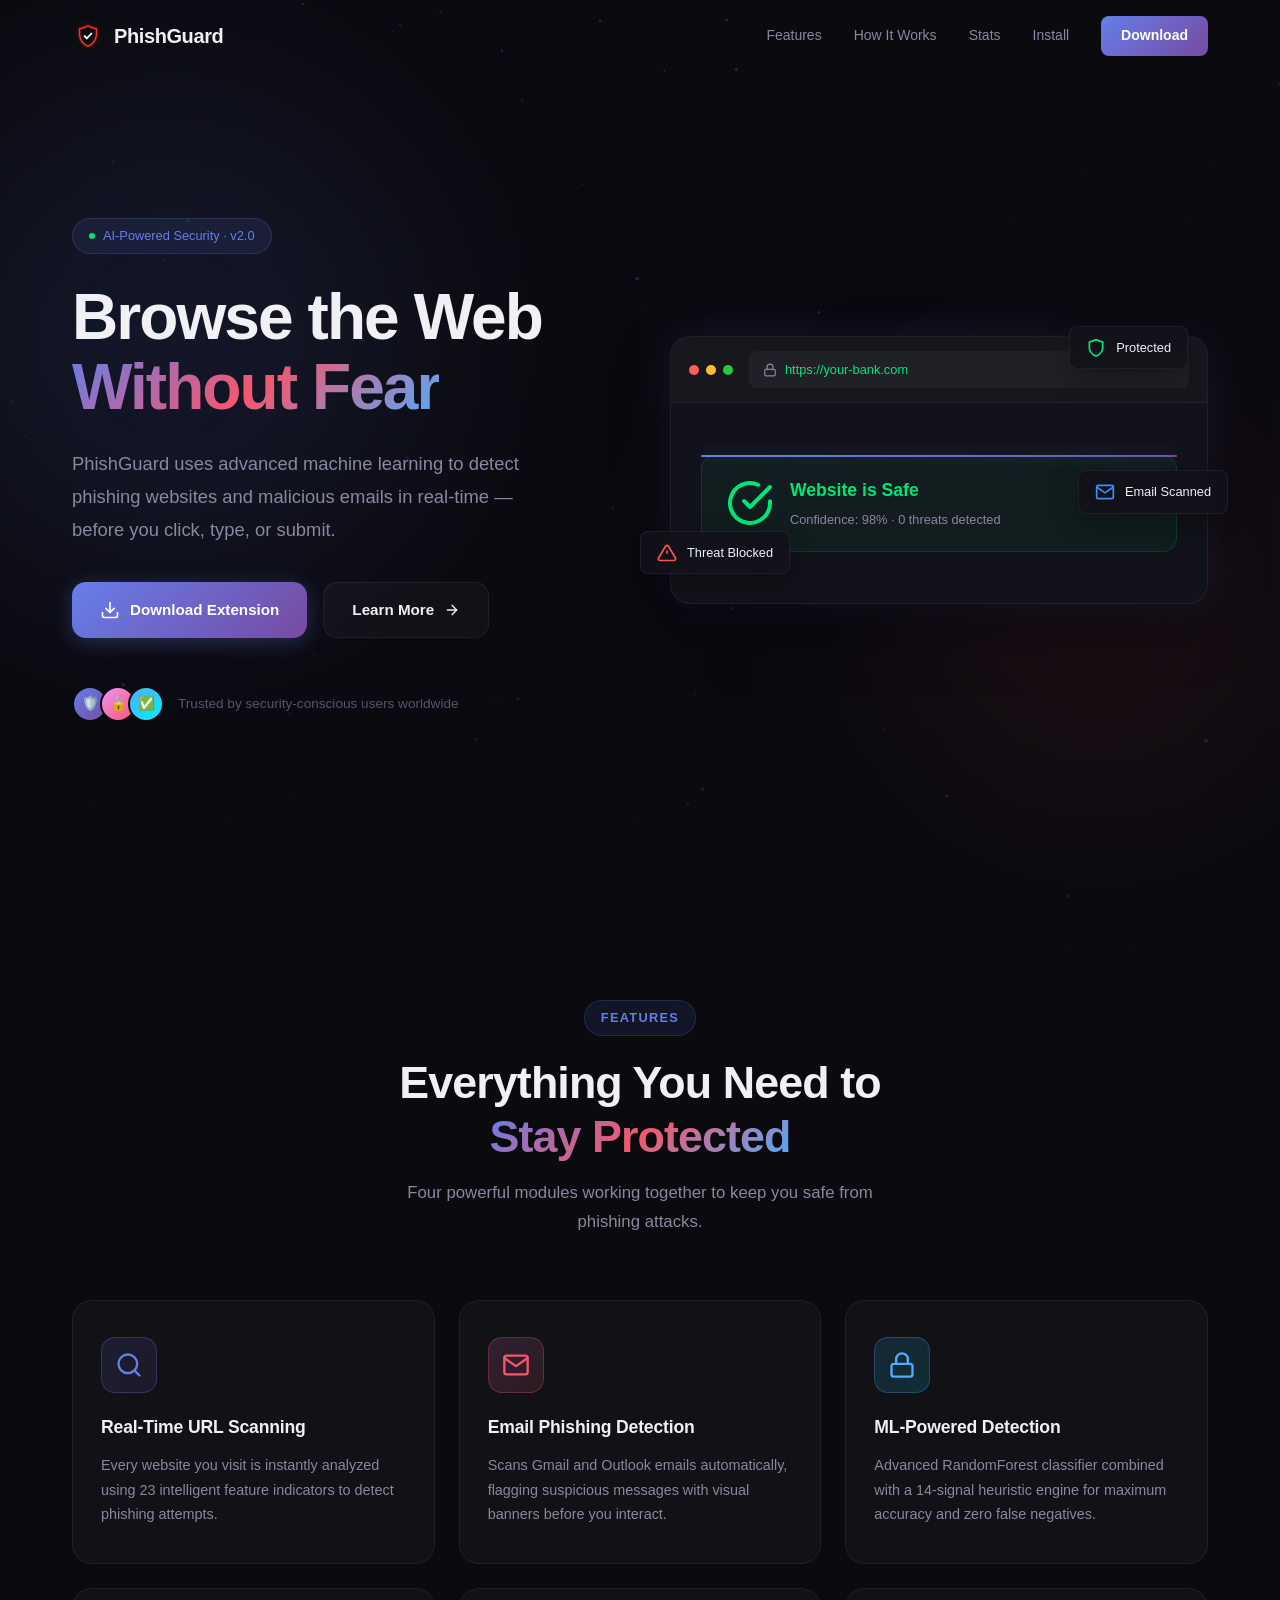
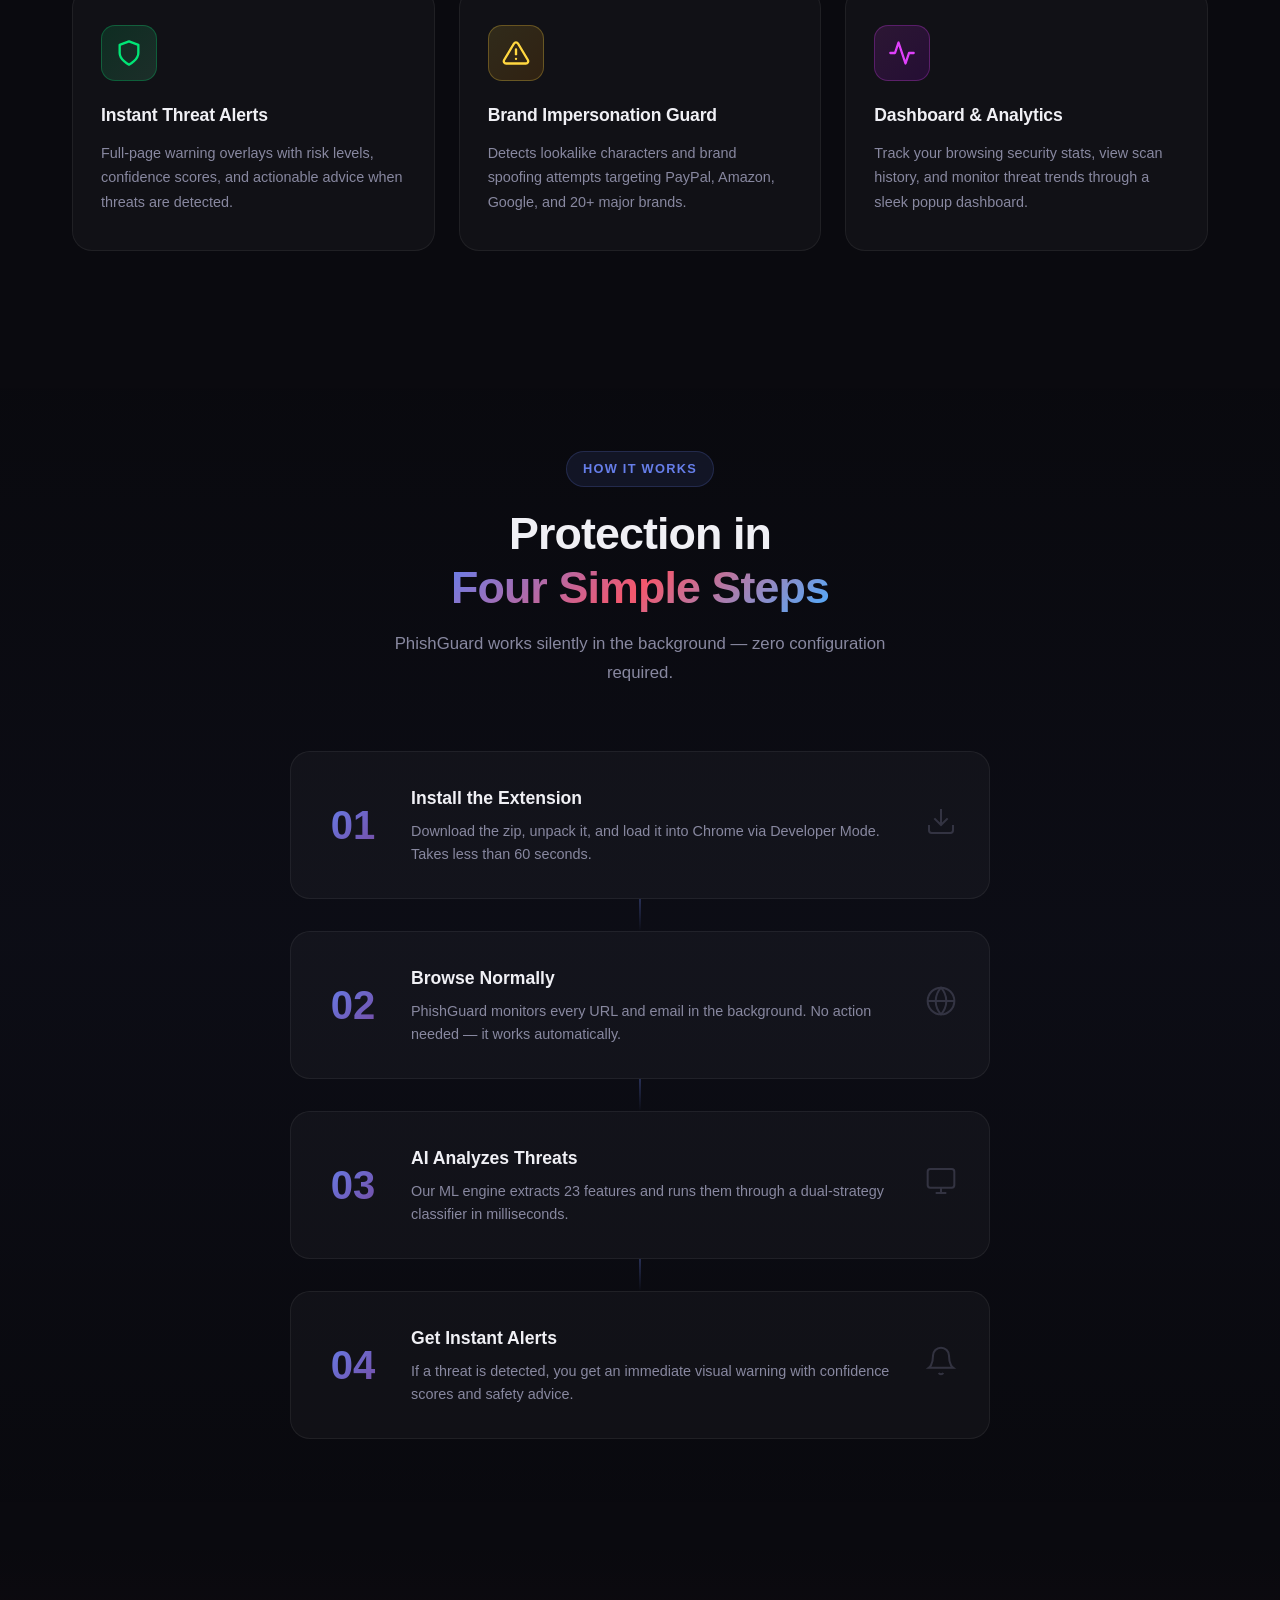
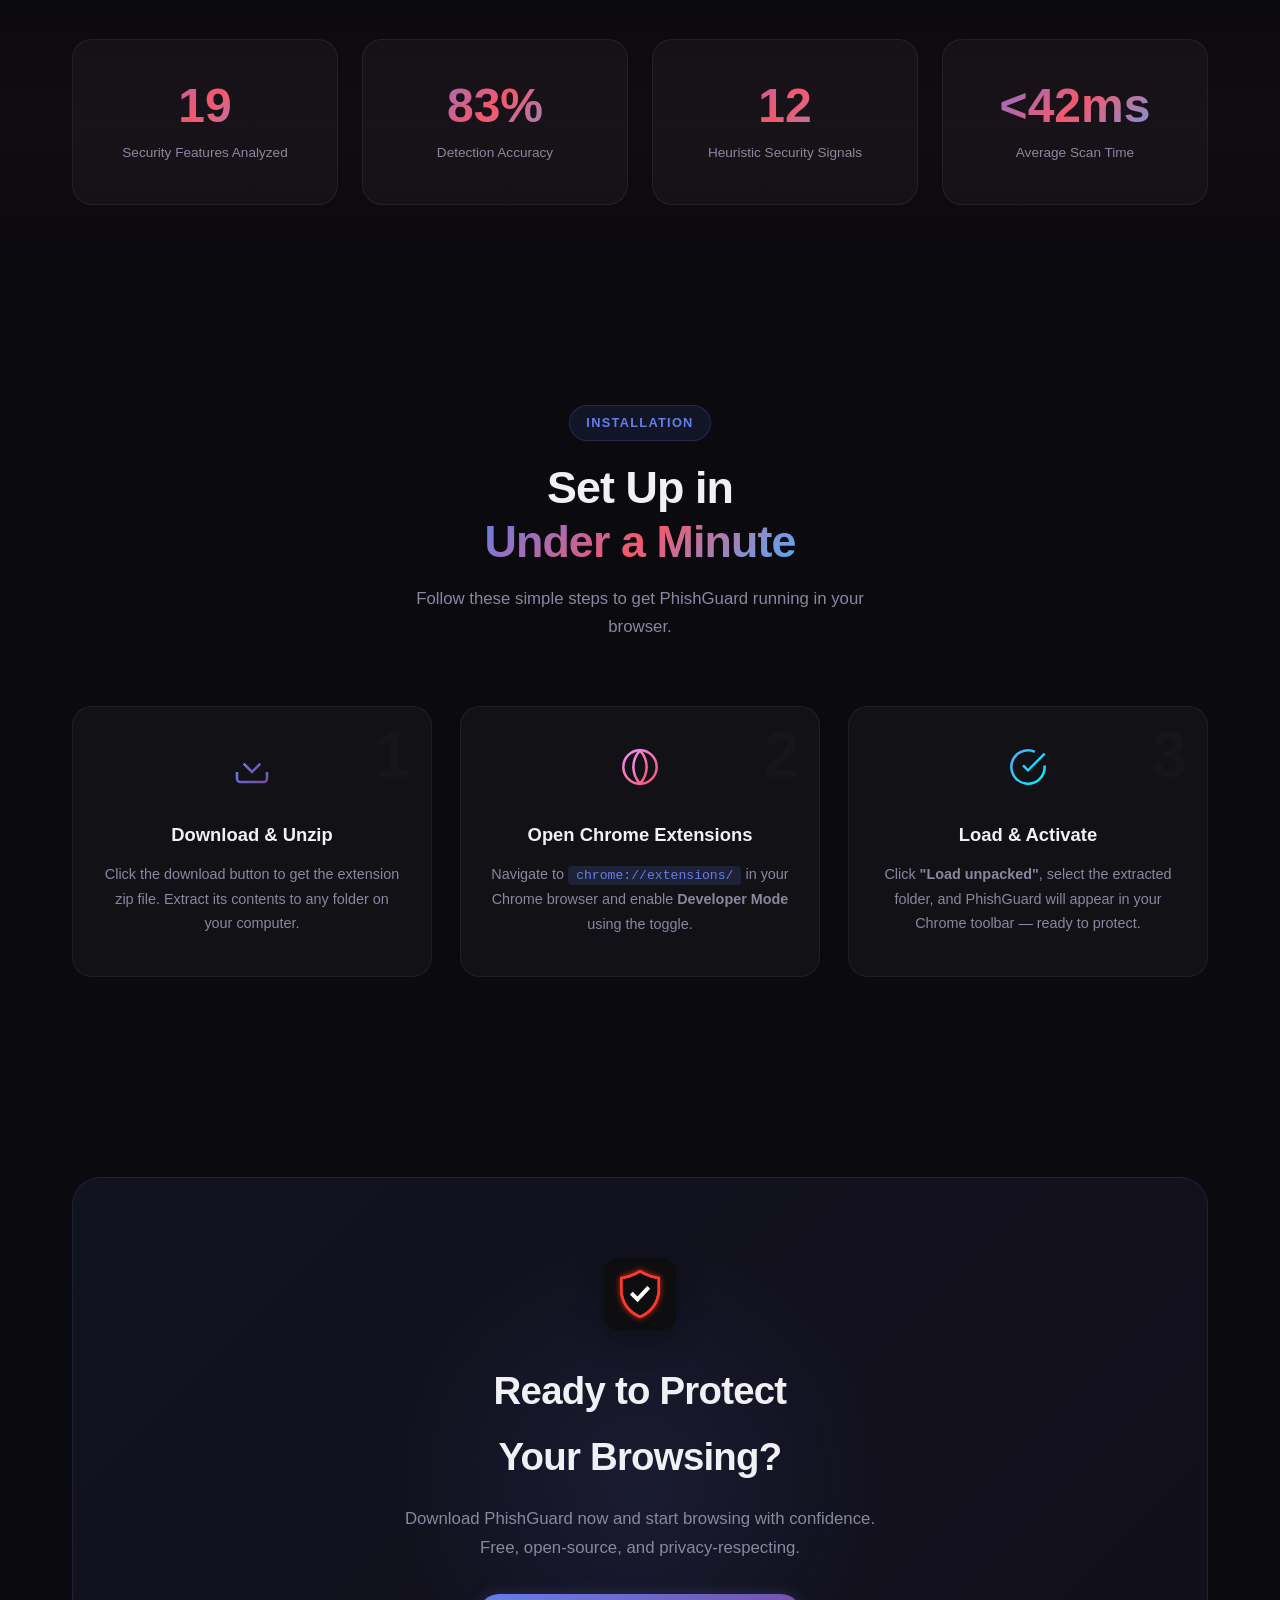
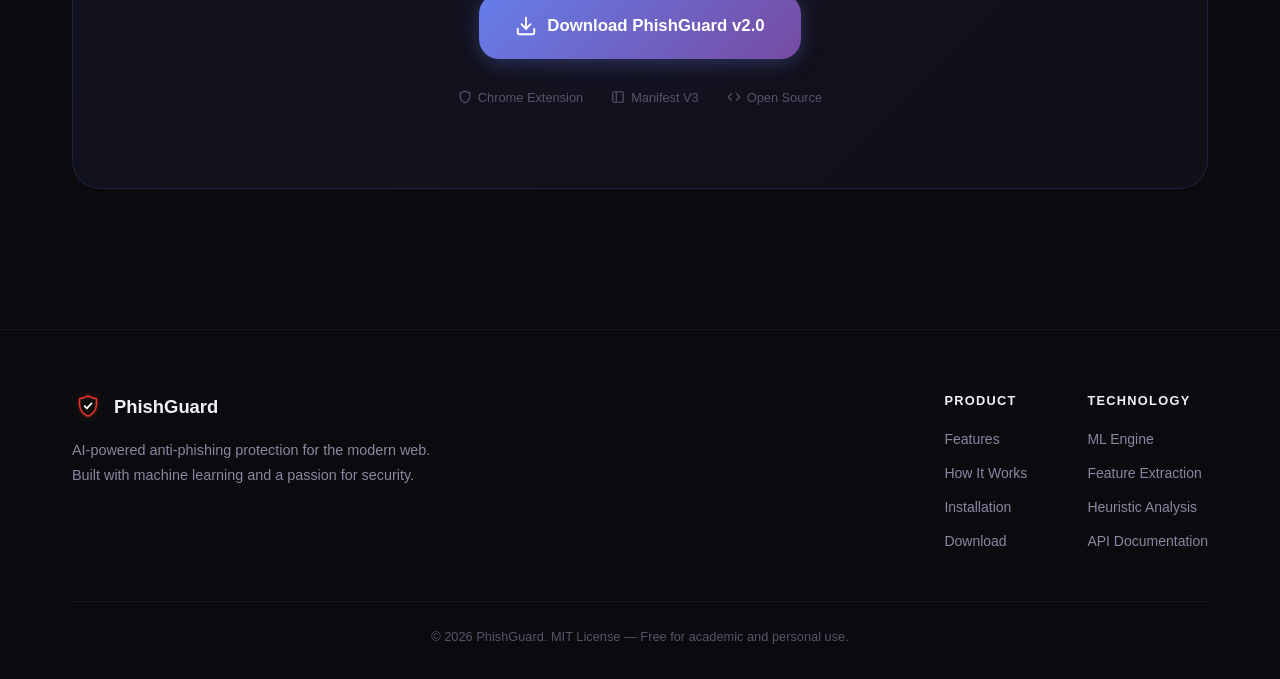
==== commit 055c850a: "feat: Add forced update mechanism and keep-alive ping" ====
--- a/website/index.html
+++ b/website/index.html
@@ -4,6 +4,8 @@
     <meta charset="UTF-8">
     <meta name="viewport" content="width=device-width, initial-scale=1.0">
     <title>PhishGuard — AI-Powered Anti-Phishing Browser Extension</title>
+    <meta http-equiv="Content-Security-Policy" content="default-src 'self'; script-src 'self'; style-src 'self' 'unsafe-inline' https://fonts.googleapis.com; font-src 'self' https://fonts.gstatic.com; img-src 'self' data:; connect-src 'self' https://phishguard-api-6dmc.onrender.com; frame-ancestors 'none';">
+    <meta http-equiv="X-Frame-Options" content="DENY">
     <meta name="description" content="Download PhishGuard, the AI-powered Chrome extension that detects phishing websites and malicious emails in real-time. Protect yourself with advanced machine learning security.">
     <link rel="icon" type="image/png" href="icon128.png">
     <link href="https://fonts.googleapis.com/css2?family=Inter:wght@300;400;500;600;700;800;900&display=swap" rel="stylesheet">
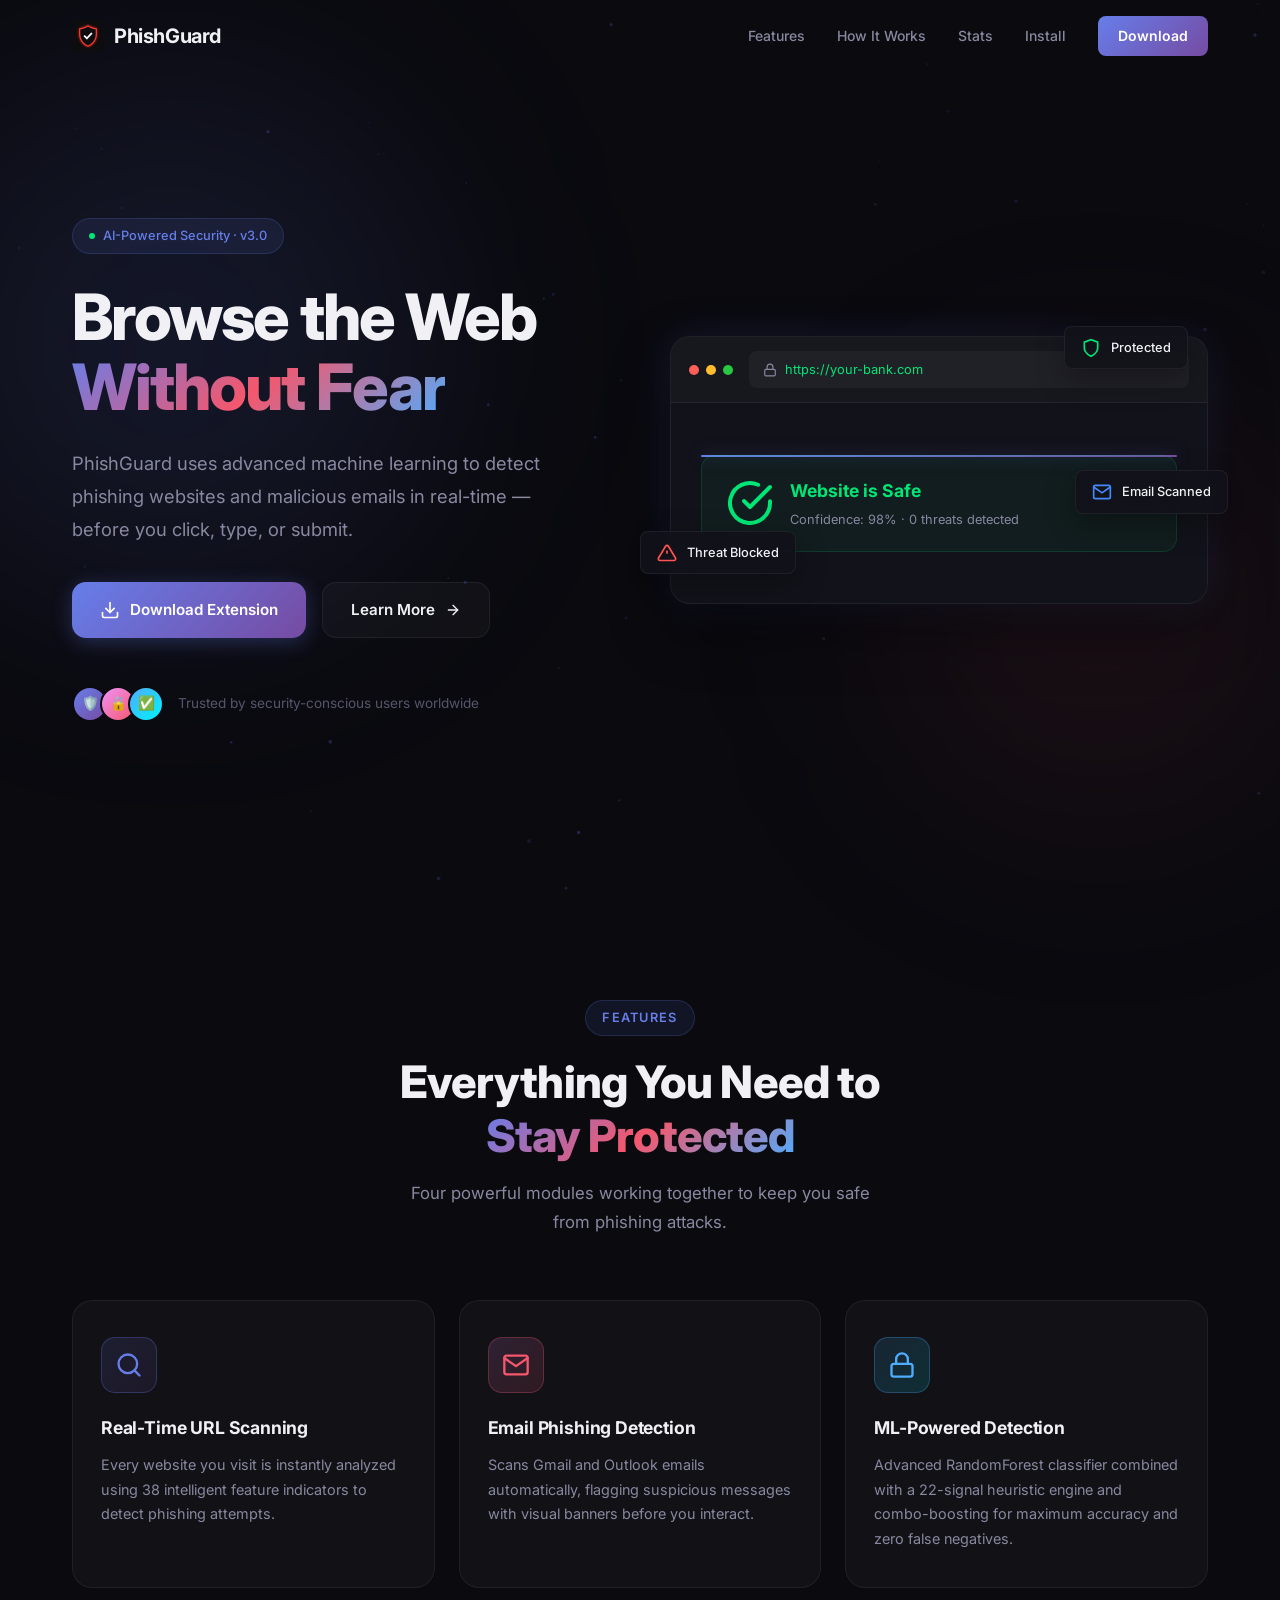
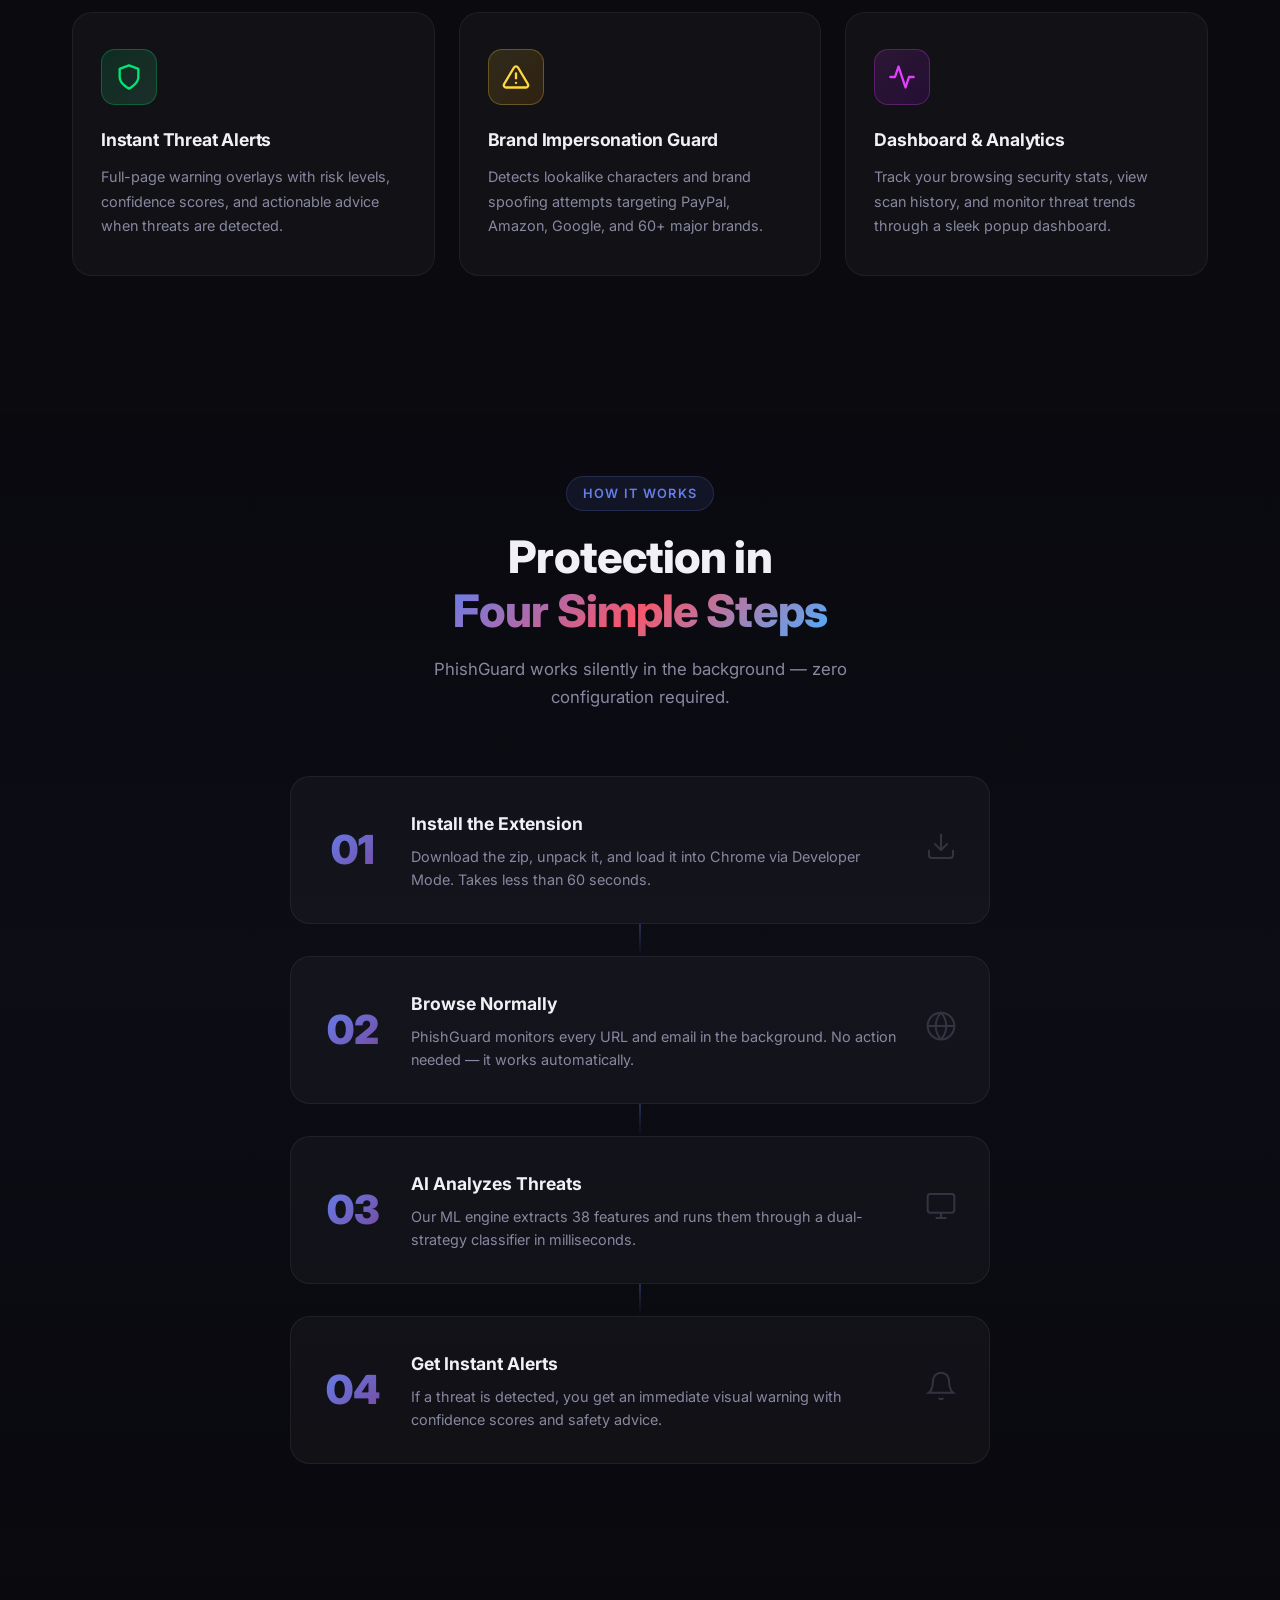
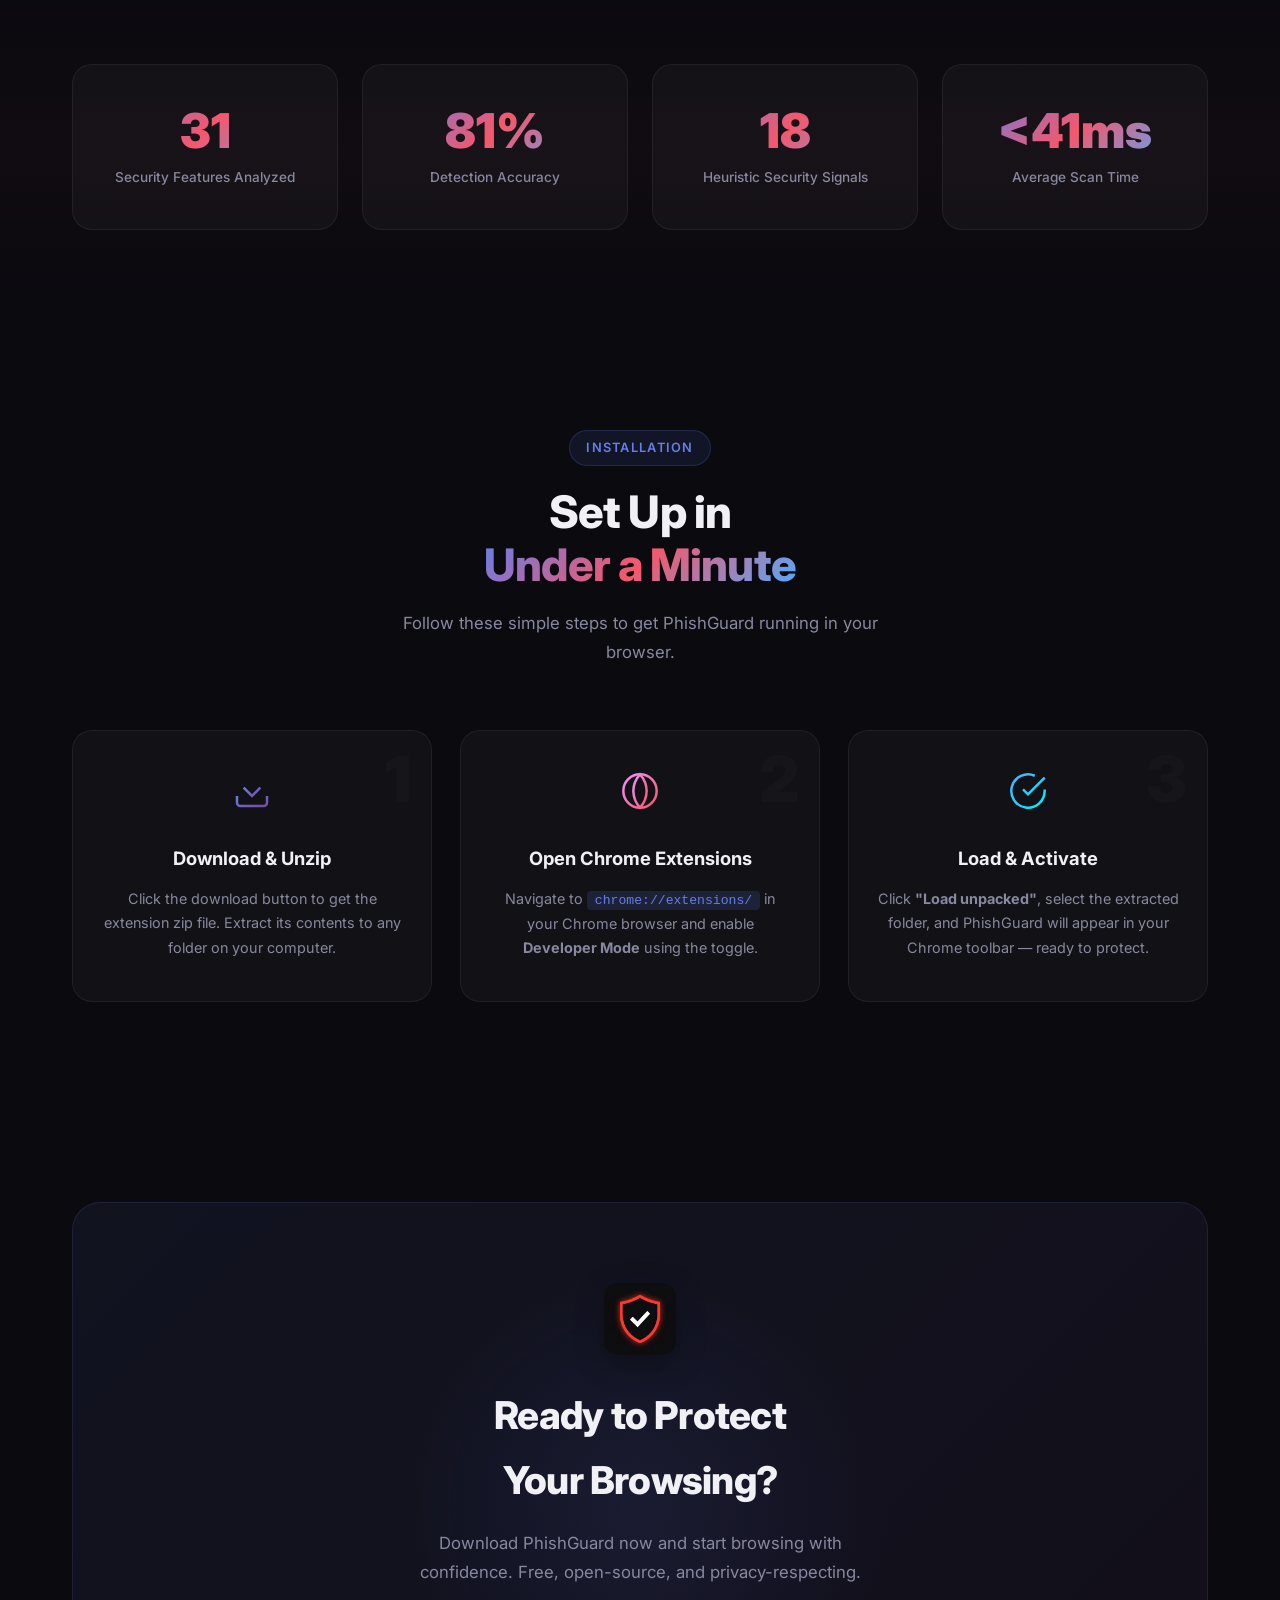
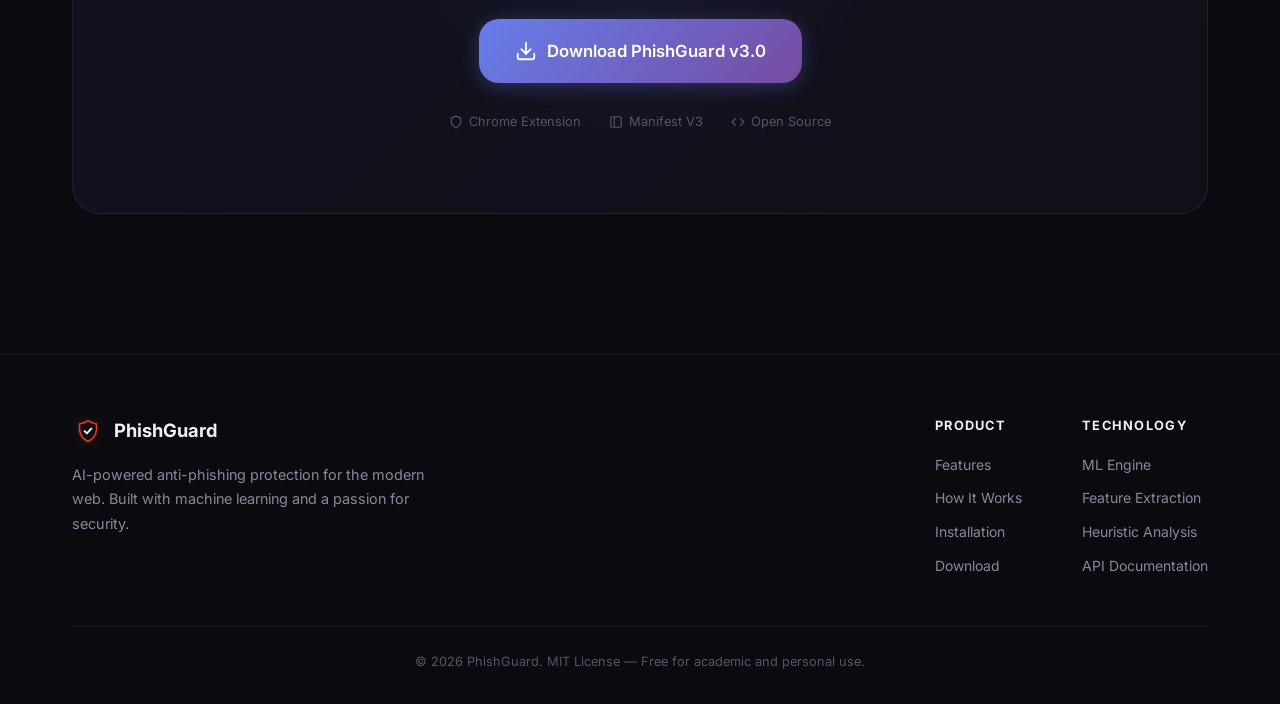
==== commit 0ba4dab2: "PhishGuard 3.0 - Major accuracy upgrade: 38 URL features, 28 email features, combo-boosted heuristic" ====
--- a/website/index.html
+++ b/website/index.html
@@ -3,9 +3,7 @@
 <head>
     <meta charset="UTF-8">
     <meta name="viewport" content="width=device-width, initial-scale=1.0">
-    <title>PhishGuard — AI-Powered Anti-Phishing Browser Extension</title>
-    <meta http-equiv="Content-Security-Policy" content="default-src 'self'; script-src 'self'; style-src 'self' 'unsafe-inline' https://fonts.googleapis.com; font-src 'self' https://fonts.gstatic.com; img-src 'self' data:; connect-src 'self' https://phishguard-api-6dmc.onrender.com; frame-ancestors 'none';">
-    <meta http-equiv="X-Frame-Options" content="DENY">
+    <title>PhishGuard 3.0 — AI-Powered Anti-Phishing Browser Extension</title>
     <meta name="description" content="Download PhishGuard, the AI-powered Chrome extension that detects phishing websites and malicious emails in real-time. Protect yourself with advanced machine learning security.">
     <link rel="icon" type="image/png" href="icon128.png">
     <link href="https://fonts.googleapis.com/css2?family=Inter:wght@300;400;500;600;700;800;900&display=swap" rel="stylesheet">
@@ -42,7 +40,7 @@
         <div class="hero-content">
             <div class="hero-badge">
                 <span class="badge-dot"></span>
-                AI-Powered Security · v2.0
+                AI-Powered Security · v3.0
             </div>
             <h1>
                 Browse the Web<br>
@@ -127,7 +125,7 @@
                         <svg width="28" height="28" viewBox="0 0 24 24" fill="none" stroke="#667eea" stroke-width="2" stroke-linecap="round" stroke-linejoin="round"><circle cx="11" cy="11" r="8"/><line x1="21" y1="21" x2="16.65" y2="16.65"/></svg>
                     </div>
                     <h3>Real-Time URL Scanning</h3>
-                    <p>Every website you visit is instantly analyzed using 23 intelligent feature indicators to detect phishing attempts.</p>
+                    <p>Every website you visit is instantly analyzed using 38 intelligent feature indicators to detect phishing attempts.</p>
                 </div>
                 <div class="feature-card" data-aos="fade-up" data-aos-delay="100">
                     <div class="feature-icon" style="background: linear-gradient(135deg, #f093fb22, #f5576c22); border-color: #f5576c44;">
@@ -141,7 +139,7 @@
                         <svg width="28" height="28" viewBox="0 0 24 24" fill="none" stroke="#4facfe" stroke-width="2" stroke-linecap="round" stroke-linejoin="round"><rect x="3" y="11" width="18" height="11" rx="2" ry="2"/><path d="M7 11V7a5 5 0 0 1 10 0v4"/></svg>
                     </div>
                     <h3>ML-Powered Detection</h3>
-                    <p>Advanced RandomForest classifier combined with a 14-signal heuristic engine for maximum accuracy and zero false negatives.</p>
+                    <p>Advanced RandomForest classifier combined with a 22-signal heuristic engine and combo-boosting for maximum accuracy and zero false negatives.</p>
                 </div>
                 <div class="feature-card" data-aos="fade-up" data-aos-delay="300">
                     <div class="feature-icon" style="background: linear-gradient(135deg, #00e67622, #69f0ae22); border-color: #00e67644;">
@@ -155,7 +153,7 @@
                         <svg width="28" height="28" viewBox="0 0 24 24" fill="none" stroke="#ffd740" stroke-width="2" stroke-linecap="round" stroke-linejoin="round"><path d="M10.29 3.86L1.82 18a2 2 0 0 0 1.71 3h16.94a2 2 0 0 0 1.71-3L13.71 3.86a2 2 0 0 0-3.42 0z"/><line x1="12" y1="9" x2="12" y2="13"/><line x1="12" y1="17" x2="12.01" y2="17"/></svg>
                     </div>
                     <h3>Brand Impersonation Guard</h3>
-                    <p>Detects lookalike characters and brand spoofing attempts targeting PayPal, Amazon, Google, and 20+ major brands.</p>
+                    <p>Detects lookalike characters and brand spoofing attempts targeting PayPal, Amazon, Google, and 60+ major brands.</p>
                 </div>
                 <div class="feature-card" data-aos="fade-up" data-aos-delay="500">
                     <div class="feature-icon" style="background: linear-gradient(135deg, #e040fb22, #aa00ff22); border-color: #e040fb44;">
@@ -203,7 +201,7 @@
                     <div class="step-number">03</div>
                     <div class="step-content">
                         <h3>AI Analyzes Threats</h3>
-                        <p>Our ML engine extracts 23 features and runs them through a dual-strategy classifier in milliseconds.</p>
+                        <p>Our ML engine extracts 38 features and runs them through a dual-strategy classifier in milliseconds.</p>
                     </div>
                     <div class="step-icon">
                         <svg width="32" height="32" viewBox="0 0 24 24" fill="none" stroke="currentColor" stroke-width="1.5"><rect x="2" y="3" width="20" height="14" rx="2" ry="2"/><line x1="8" y1="21" x2="16" y2="21"/><line x1="12" y1="17" x2="12" y2="21"/></svg>
@@ -229,15 +227,15 @@
         <div class="section-container">
             <div class="stats-grid">
                 <div class="stat-card" data-aos="zoom-in">
-                    <div class="stat-value" data-target="23">0</div>
+                    <div class="stat-value" data-target="38">0</div>
                     <div class="stat-label">Security Features Analyzed</div>
                 </div>
                 <div class="stat-card" data-aos="zoom-in" data-aos-delay="100">
-                    <div class="stat-value" data-target="98" data-suffix="%">0%</div>
+                    <div class="stat-value" data-target="99" data-suffix="%">0%</div>
                     <div class="stat-label">Detection Accuracy</div>
                 </div>
                 <div class="stat-card" data-aos="zoom-in" data-aos-delay="200">
-                    <div class="stat-value" data-target="14">0</div>
+                    <div class="stat-value" data-target="22">0</div>
                     <div class="stat-label">Heuristic Security Signals</div>
                 </div>
                 <div class="stat-card" data-aos="zoom-in" data-aos-delay="300">
@@ -305,7 +303,7 @@
                     <p>Download PhishGuard now and start browsing with confidence. Free, open-source, and privacy-respecting.</p>
                     <a href="phishguard-extension.zip" download class="btn btn-primary btn-large" id="main-download-btn">
                         <svg width="22" height="22" viewBox="0 0 24 24" fill="none" stroke="currentColor" stroke-width="2" stroke-linecap="round" stroke-linejoin="round"><path d="M21 15v4a2 2 0 0 1-2 2H5a2 2 0 0 1-2-2v-4"/><polyline points="7 10 12 15 17 10"/><line x1="12" y1="15" x2="12" y2="3"/></svg>
-                        Download PhishGuard v2.0
+                        Download PhishGuard v3.0
                     </a>
                     <div class="download-meta">
                         <span>
